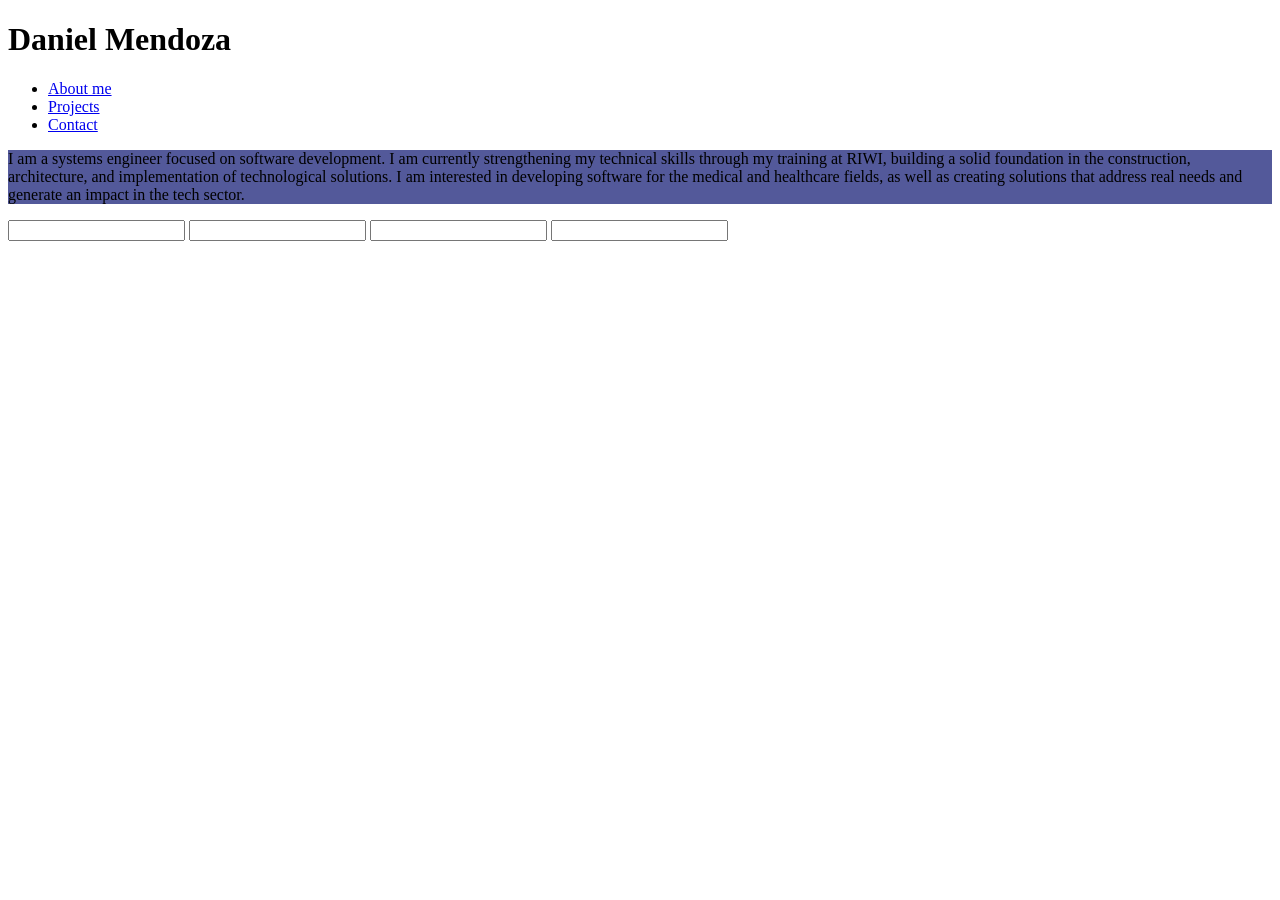
==== index.html @ 7bcb2c06 "Create the structure of the index.html page" ====
<!DOCTYPE html>
<html lang="en">

<head>
    <meta charset="UTF-8">
    <meta name="viewport" content="width=device-width, initial-scale=1.0">
    <title>Document</title>
    <link rel="stylesheet" href="./css/index.css">
</head>

<body>
    <header>
        <h1>Daniel Mendoza</h1>
        <nav>
            <ul>
                <li><a href="#About">About me</a></li>
                <li><a href="#Projects">Projects</a></li>
                <li><a href="#Contact">Contact</a></li>
            </ul>
        </nav>
    </header>
    <section id="About">
        <p>I am a systems engineer focused on software development.
            I am currently strengthening my technical skills through my training at RIWI, building a solid foundation in
            the construction, architecture, and implementation of technological solutions.
            I am interested in developing software for the medical and healthcare fields, as well as creating solutions
            that address real needs and generate an impact in the tech sector.</p>
    </section>
    <section id="Projects"></section>
    <section id="Contact">
        <form action="">
            <label for="Name"></label>
            <input type="text" id="Name">
            <label for="Last_Name"></label>
            <input type="text" id="Last_Name">
            <label for="Email"></label>
            <input type="text" id="Email">
            <label for="Phone_Number"></label>
            <input type="text" id="Phone_Number">
        </form>
    </section>
</body>

</html>
---- css/index.css ----
#About {
    background-color: #53599A;
}
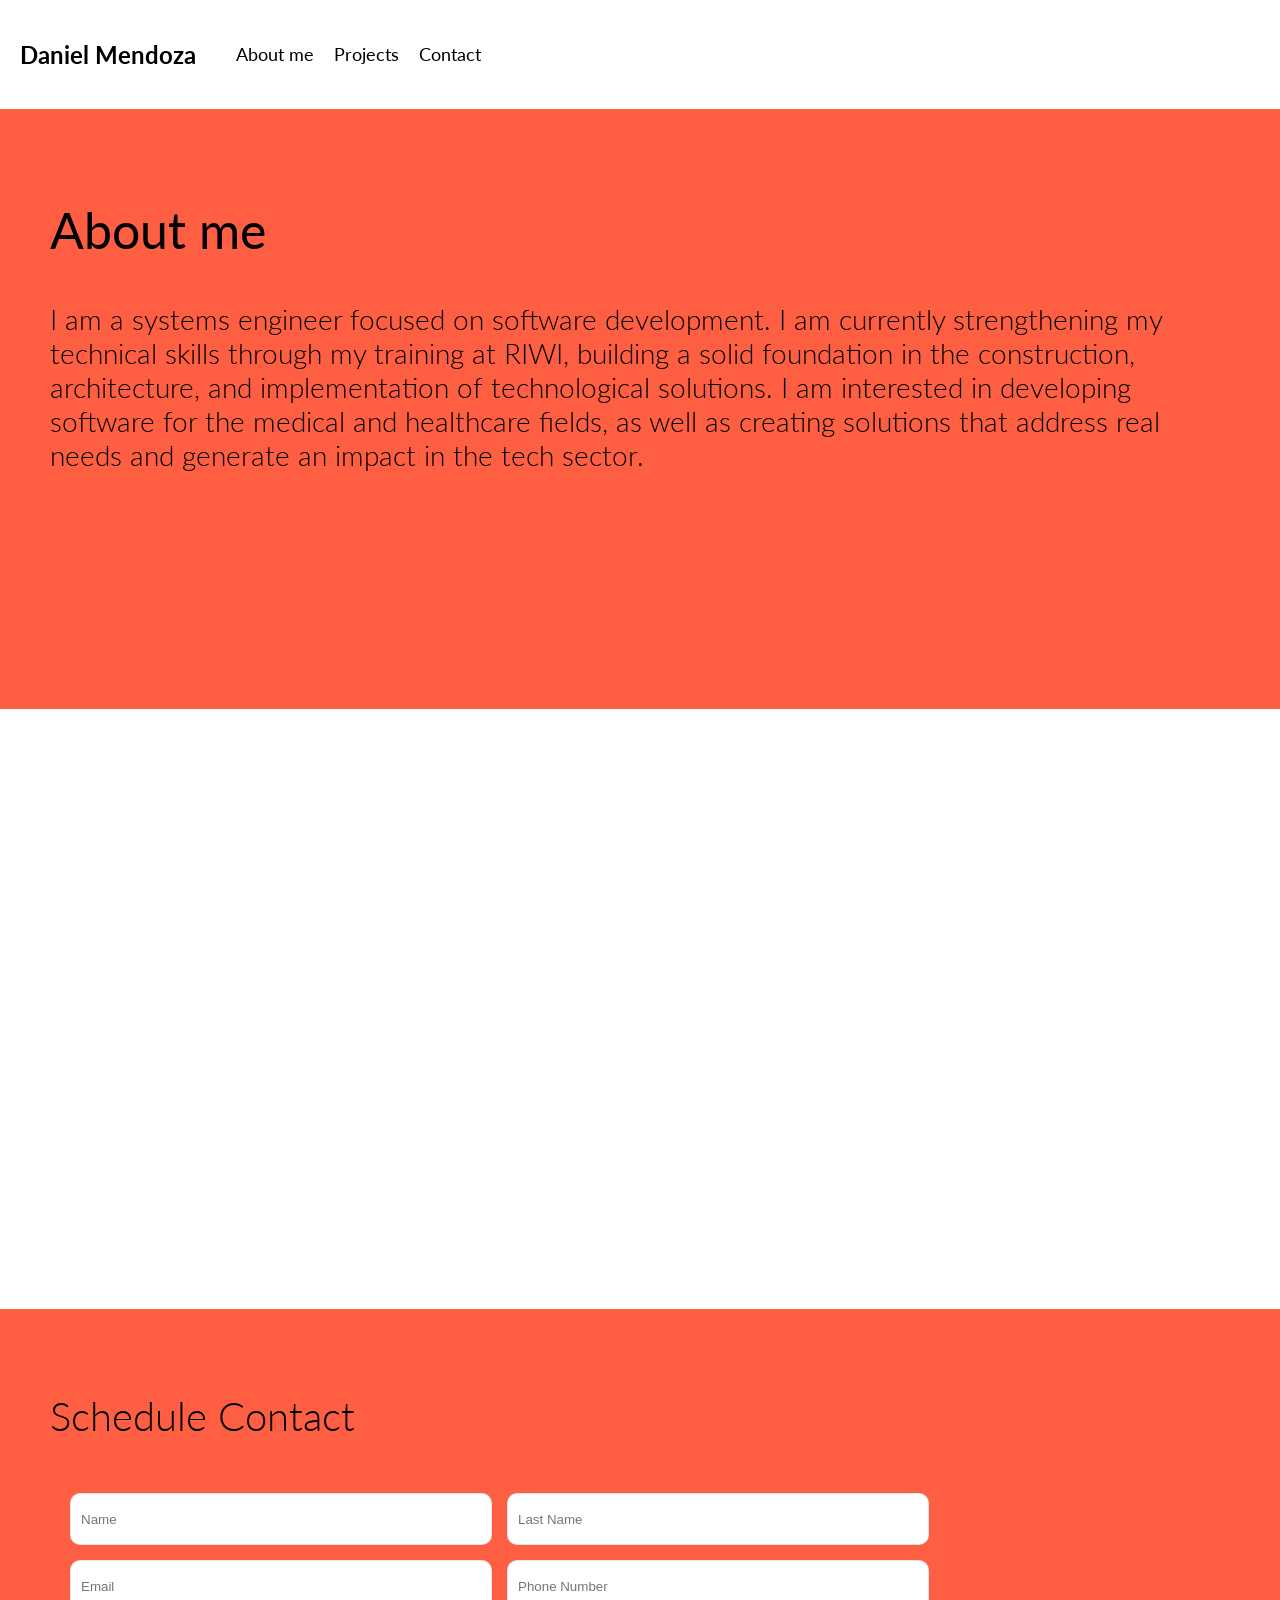
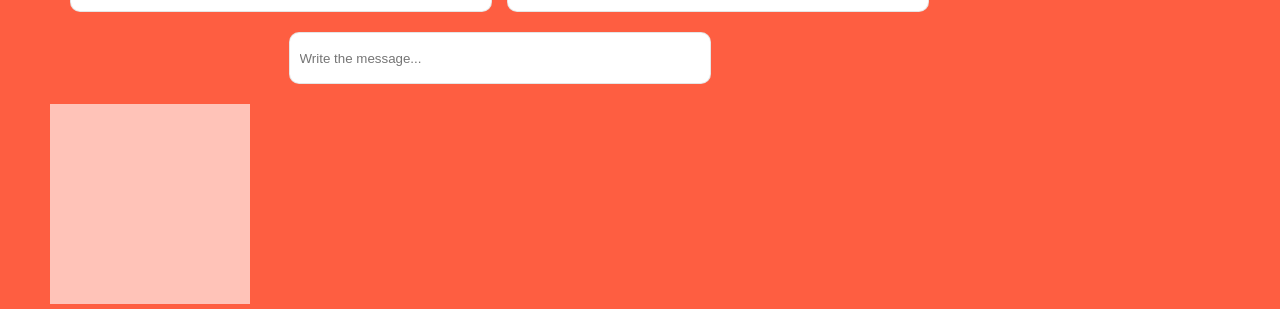
==== commit 100eaf73: "changes in css and index file" ====
--- a/index.html
+++ b/index.html
@@ -6,13 +6,18 @@
     <meta name="viewport" content="width=device-width, initial-scale=1.0">
     <title>Document</title>
     <link rel="stylesheet" href="./css/index.css">
+    <link rel="preconnect" href="https://fonts.googleapis.com">
+    <link rel="preconnect" href="https://fonts.gstatic.com" crossorigin>
+    <link
+        href="https://fonts.googleapis.com/css2?family=Lato:ital,wght@0,100;0,300;0,400;0,700;0,900;1,100;1,300;1,400;1,700;1,900&display=swap"
+        rel="stylesheet">
 </head>
 
 <body>
     <header>
-        <h1>Daniel Mendoza</h1>
-        <nav>
-            <ul>
+        <nav class="Navegation">
+            <h2>Daniel Mendoza</h2>
+            <ul class="menu">
                 <li><a href="#About">About me</a></li>
                 <li><a href="#Projects">Projects</a></li>
                 <li><a href="#Contact">Contact</a></li>
@@ -20,24 +25,35 @@
         </nav>
     </header>
     <section id="About">
-        <p>I am a systems engineer focused on software development.
-            I am currently strengthening my technical skills through my training at RIWI, building a solid foundation in
-            the construction, architecture, and implementation of technological solutions.
-            I am interested in developing software for the medical and healthcare fields, as well as creating solutions
-            that address real needs and generate an impact in the tech sector.</p>
+        <div>
+            <h2>About me</h2>
+            <p>I am a systems engineer focused on software development.
+                I am currently strengthening my technical skills through my training at RIWI, building a solid
+                foundation in
+                the construction, architecture, and implementation of technological solutions.
+                I am interested in developing software for the medical and healthcare fields, as well as creating
+                solutions
+                that address real needs and generate an impact in the tech sector.</p>
+        </div>
+
     </section>
     <section id="Projects"></section>
     <section id="Contact">
-        <form action="">
-            <label for="Name"></label>
-            <input type="text" id="Name">
-            <label for="Last_Name"></label>
-            <input type="text" id="Last_Name">
-            <label for="Email"></label>
-            <input type="text" id="Email">
-            <label for="Phone_Number"></label>
-            <input type="text" id="Phone_Number">
-        </form>
+        <h2>Schedule Contact</h2>
+        <div class="form-box">
+            <form action="" class="contact_form">
+                <div>
+                    <input type="text" id="Name" placeholder="Name">
+                    <input type="text" id="Last_Name" , placeholder="Last Name">
+                    <input type="email" id="Email" placeholder="Email">
+                    <input type="number" id="Phone_Number" placeholder="Phone Number">
+                </div>
+                    <input type="text" placeholder="Write the message...">
+            </form>
+        </div>
+        <div class="my-data">
+
+        </div>
     </section>
 </body>
 
--- a/css/index.css
+++ b/css/index.css
@@ -1,3 +1,116 @@
-#About {
-    background-color: #53599A;
+body {
+    font-family: "Lato", sans-serif;
+    margin: 0;
+}
+
+a {
+    text-decoration: none;
+    color: inherit;
+}
+
+.Navegation {
+    margin: 20px
+}
+
+.Navegation {
+    display: flex;
+    align-items: center;
+    justify-content: space-between;
+
+}
+
+.menu {
+    display: flex;
+    list-style: none;
+    gap: 20px;
+    align-items: center;
+}
+
+.menu li a {
+    position: relative;
+    display: inline-block;
+    font-size: 18px;
+}
+
+
+.menu li a::after {
+    content: '';
+    position: absolute;
+    width: 0;
+    height: 2px;
+    background: linear-gradient(to left, #FFC3B8, #D02001);
+    left: 0;
+    bottom: -5px;
+    transition: width 0.3s ease;
+}
+
+.Navegation li a:hover::after {
+    width: 100%;
+}
+
+header {
+    display: flex;
+    justify-content: space-between;
+}
+
+
+#About,
+#Contact,
+#Projects {
+    padding: 50px;
+    height: 500px;
+    justify-content: center
+}
+
+#About,
+#Contact {
+    background-color: #FE5E41;
+}
+
+#About h2{
+    font-size: 50px;
+    font-weight: 400;
+}
+
+#About p {
+    margin: 0;
+    font-size: 28px;
+    font-weight: 300;
+}
+
+.form-box {
+    width: 500px;
+    padding: 20px;
+}
+
+.contact_form{
+   display: grid;
+   gap: 20px;
+   justify-items: center;
+}
+
+.contact_form input {
+    border: 1px solid rgba(0, 0, 0, 0.1);
+    border-radius: 10px;
+    height: 30px;
+    width: 400px;
+    padding: 10px;
+
+}
+
+.contact_form div {
+    display: grid;
+    grid-template-columns: 1fr 1fr;
+    gap:15px
+}
+
+#Contact h2 {
+    font-weight: 300;
+    font-size: 40px;
+}
+
+.my-data {
+    height: 200px;
+    width: 200px;
+    background-color: #FFC3B8;
 }
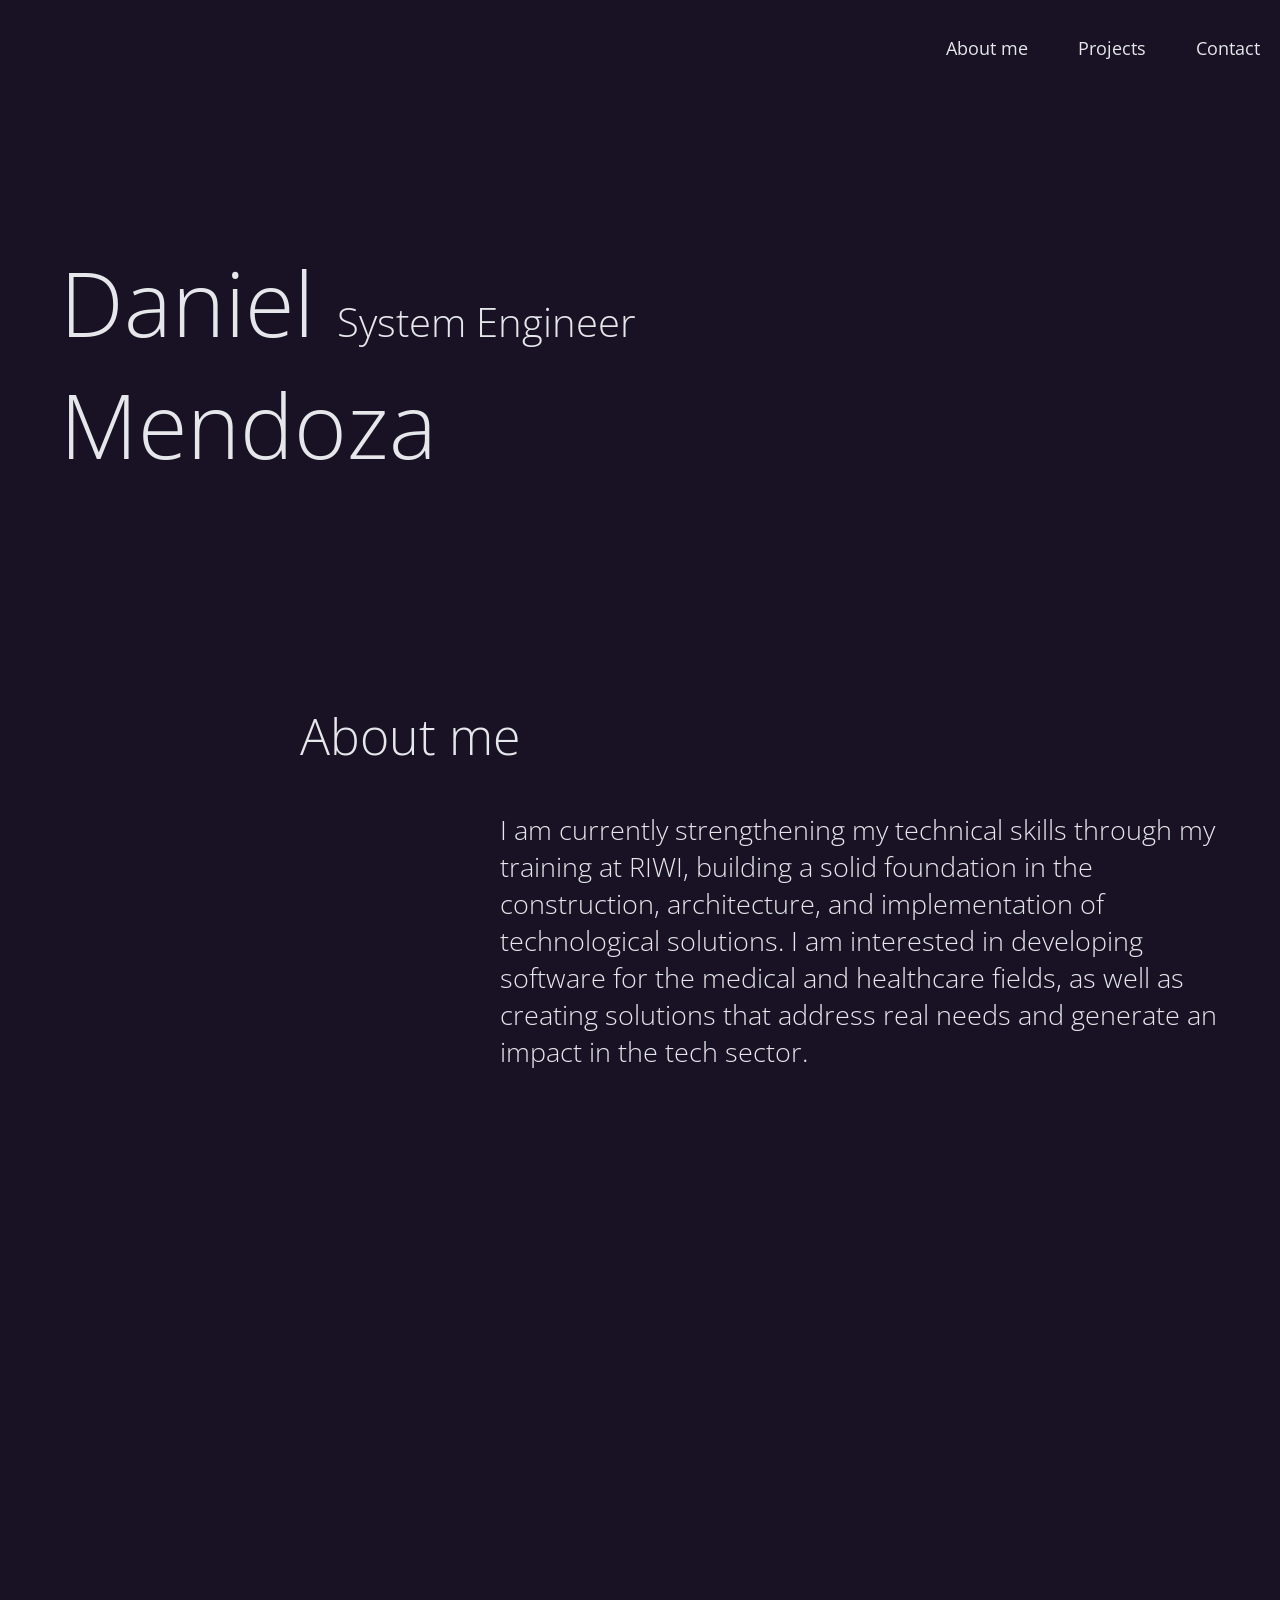
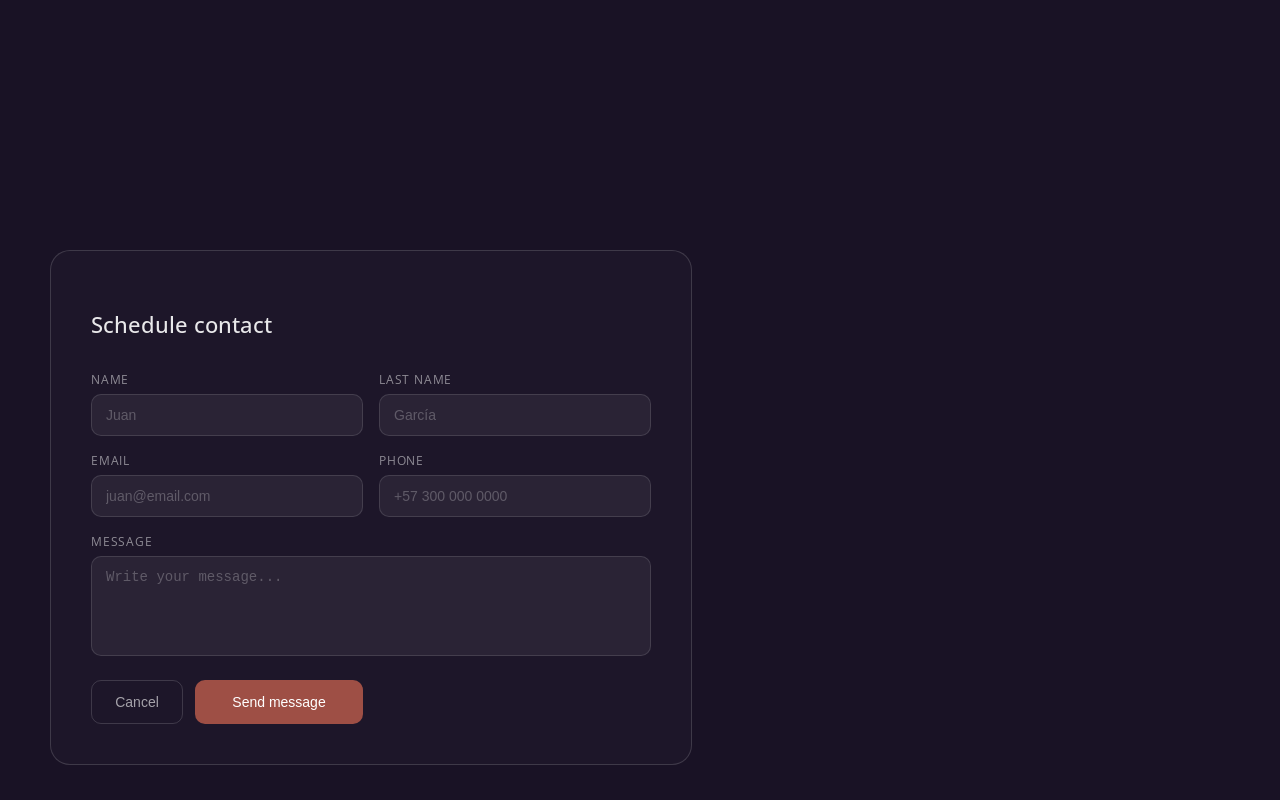
==== commit b3e46bc8: "Implement styling for the main and contact sections" ====
--- a/index.html
+++ b/index.html
@@ -8,27 +8,25 @@
     <link rel="stylesheet" href="./css/index.css">
     <link rel="preconnect" href="https://fonts.googleapis.com">
     <link rel="preconnect" href="https://fonts.gstatic.com" crossorigin>
-    <link
-        href="https://fonts.googleapis.com/css2?family=Lato:ital,wght@0,100;0,300;0,400;0,700;0,900;1,100;1,300;1,400;1,700;1,900&display=swap"
+    <link href="https://fonts.googleapis.com/css2?family=Open+Sans:ital,wght@0,300..800;1,300..800&display=swap"
         rel="stylesheet">
 </head>
 
 <body>
     <header>
-        <nav class="Navegation">
-            <h2>Daniel Mendoza</h2>
+        <nav>
             <ul class="menu">
                 <li><a href="#About">About me</a></li>
                 <li><a href="#Projects">Projects</a></li>
                 <li><a href="#Contact">Contact</a></li>
             </ul>
         </nav>
+        <h1>Daniel <span>System Engineer</span> <br>Mendoza</h1>
     </header>
     <section id="About">
         <div>
             <h2>About me</h2>
-            <p>I am a systems engineer focused on software development.
-                I am currently strengthening my technical skills through my training at RIWI, building a solid
+            <p> I am currently strengthening my technical skills through my training at RIWI, building a solid
                 foundation in
                 the construction, architecture, and implementation of technological solutions.
                 I am interested in developing software for the medical and healthcare fields, as well as creating
@@ -39,21 +37,37 @@
     </section>
     <section id="Projects"></section>
     <section id="Contact">
-        <h2>Schedule Contact</h2>
-        <div class="form-box">
-            <form action="" class="contact_form">
-                <div>
-                    <input type="text" id="Name" placeholder="Name">
-                    <input type="text" id="Last_Name" , placeholder="Last Name">
-                    <input type="email" id="Email" placeholder="Email">
-                    <input type="number" id="Phone_Number" placeholder="Phone Number">
+
+        <div class="glass-card">
+            <h2>Schedule contact</h2>
+            <form class="form-grid" action="">
+                <div class="field">
+                    <label>Name</label>
+                    <input type="text" placeholder="Juan" />
                 </div>
-                    <input type="text" placeholder="Write the message...">
+                <div class="field">
+                    <label>Last name</label>
+                    <input type="text" placeholder="García" />
+                </div>
+                <div class="field">
+                    <label>Email</label>
+                    <input type="email" placeholder="juan@email.com" />
+                </div>
+                <div class="field">
+                    <label>Phone</label>
+                    <input type="tel" placeholder="+57 300 000 0000" />
+                </div>
+                <div class="field full">
+                    <label>Message</label>
+                    <textarea placeholder="Write your message..."></textarea>
+                </div>
+                <div class="form-actions full">
+                    <button type="button" class="btn-cancel">Cancel</button>
+                    <button type="submit" class="btn-reserve">Send message</button>
+                </div>
             </form>
         </div>
-        <div class="my-data">
 
-        </div>
     </section>
 </body>
 
--- a/css/index.css
+++ b/css/index.css
@@ -1,28 +1,46 @@
 body {
-    font-family: "Lato", sans-serif;
+    font-family: "Open Sans", sans-serif;
     margin: 0;
+    background-color: #191225;
 }
 
 a {
     text-decoration: none;
-    color: inherit;
-}
-
-.Navegation {
+}
+
+/*header designs*/
+
+header {
+    display: flex;
+    flex-direction: column;
+    height: 600px;
+}
+
+header h1 {
+    font-size: 90px;
+    font-weight: 300;
+    width: 600px;
+    color: #E5E7EB;
+    transform: translate(10%, 35%);
+}
+
+header h1 span {
+    font-size:40px ;
+}
+
+
+nav {
+    display: flex;
+    align-items: center;
+    justify-content: end;
     margin: 20px
-}
-
-.Navegation {
-    display: flex;
-    align-items: center;
-    justify-content: space-between;
 
 }
 
 .menu {
     display: flex;
     list-style: none;
-    gap: 20px;
+    gap: 50px;
     align-items: center;
 }
 
@@ -30,6 +48,7 @@
     position: relative;
     display: inline-block;
     font-size: 18px;
+    color: #E5E7EB
 }
 
 
@@ -38,21 +57,15 @@
     position: absolute;
     width: 0;
     height: 2px;
-    background: linear-gradient(to left, #FFC3B8, #D02001);
+    background: #3B82F6;
     left: 0;
     bottom: -5px;
     transition: width 0.3s ease;
 }
 
-.Navegation li a:hover::after {
+Nav li a:hover::after {
     width: 100%;
 }
-
-header {
-    display: flex;
-    justify-content: space-between;
-}
-
 
 #About,
 #Contact,
@@ -62,55 +75,133 @@
     justify-content: center
 }
 
-#About,
-#Contact {
-    background-color: #FE5E41;
-}
 
 #About h2{
+    color:#E5E7EB;
     font-size: 50px;
-    font-weight: 400;
+    font-weight: 300;
+    width: 250px;
+    transform: translate(250px, 10px);
 }
 
 #About p {
     margin: 0;
-    font-size: 28px;
+    color: #E5E7EB;
+    font-size: 27px;
     font-weight: 300;
-}
-
-.form-box {
-    width: 500px;
-    padding: 20px;
-}
-
-.contact_form{
-   display: grid;
-   gap: 20px;
-   justify-items: center;
-}
-
-.contact_form input {
-    border: 1px solid rgba(0, 0, 0, 0.1);
-    border-radius: 10px;
-    height: 30px;
-    width: 400px;
-    padding: 10px;
-
-}
-
-.contact_form div {
+    width: 720px;
+    transform: translate(450px, 10px);
+    left: 60px;
+}
+
+
+/*Contact section designs  background: linear-gradient(135deg, #1a1a2e 0%, #2d1b1b 50%, #1a1a2e 100%);*/
+
+.glass-card {
+    background: rgba(255, 255, 255, 0.02);
+    border: 1px solid rgba(255, 255, 255, 0.15);
+    border-radius: 20px;
+    padding: 2.5rem;
+    width: 100%;
+    max-width: 560px;
+   
+}
+
+.glass-card h2 {
+    color: rgba(255, 255, 255, 0.9);
+    font-size: 22px;
+    font-weight: 500;
+    margin-bottom: 2rem;
+}
+
+.form-grid {
     display: grid;
     grid-template-columns: 1fr 1fr;
-    gap:15px
-}
-
-#Contact h2 {
-    font-weight: 300;
-    font-size: 40px;
-}
-
-.my-data {
-    height: 200px;
-    width: 200px;
-    background-color: #FFC3B8;
+    gap: 1rem;
+}
+
+.field {
+    display: flex;
+    flex-direction: column;
+    gap: 6px;
+}
+
+.field.full {
+    grid-column: 1 / -1;
+}
+
+.field label {
+    font-size: 12px;
+    color: rgba(255, 255, 255, 0.5);
+    text-transform: uppercase;
+    letter-spacing: 0.8px;
+}
+
+.field input,
+.field textarea {
+    background: rgba(255, 255, 255, 0.06);
+    border: 1px solid rgba(255, 255, 255, 0.12);
+    border-radius: 10px;
+    padding: 12px 14px;
+    color: rgba(255, 255, 255, 0.9);
+    font-size: 14px;
+    outline: none;
+    transition: border-color 0.2s, background 0.2s;
+    width: 100%;
+    box-sizing: border-box;
+}
+
+.field input::placeholder,
+.field textarea::placeholder {
+    color: rgba(255, 255, 255, 0.25);
+}
+
+.field input:focus,
+.field textarea:focus {
+    border-color: rgba(181, 90, 75, 0.7);
+    background: rgba(255, 255, 255, 0.1);
+}
+
+.field textarea {
+    resize: none;
+    height: 100px;
+}
+
+.form-actions {
+    display: flex;
+    gap: 0.75rem;
+    margin-top: 0.5rem;
+}
+
+.btn-cancel {
+    flex: 1;
+    height: 44px;
+    border-radius: 10px;
+    border: 1px solid rgba(255, 255, 255, 0.15);
+    background: transparent;
+    color: rgba(255, 255, 255, 0.6);
+    font-size: 14px;
+    cursor: pointer;
+    transition: background 0.2s;
+}
+
+.btn-cancel:hover {
+    background: rgba(255, 255, 255, 0.07);
+}
+
+.btn-reserve {
+    flex: 2;
+    height: 44px;
+    border-radius: 10px;
+    border: none;
+    background: rgba(181, 90, 75, 0.85);
+    color: white;
+    font-size: 14px;
+    font-weight: 500;
+    cursor: pointer;
+    transition: background 0.2s;
+}
+
+.btn-reserve:hover {
+    background: rgba(181, 90, 75, 1);
 }
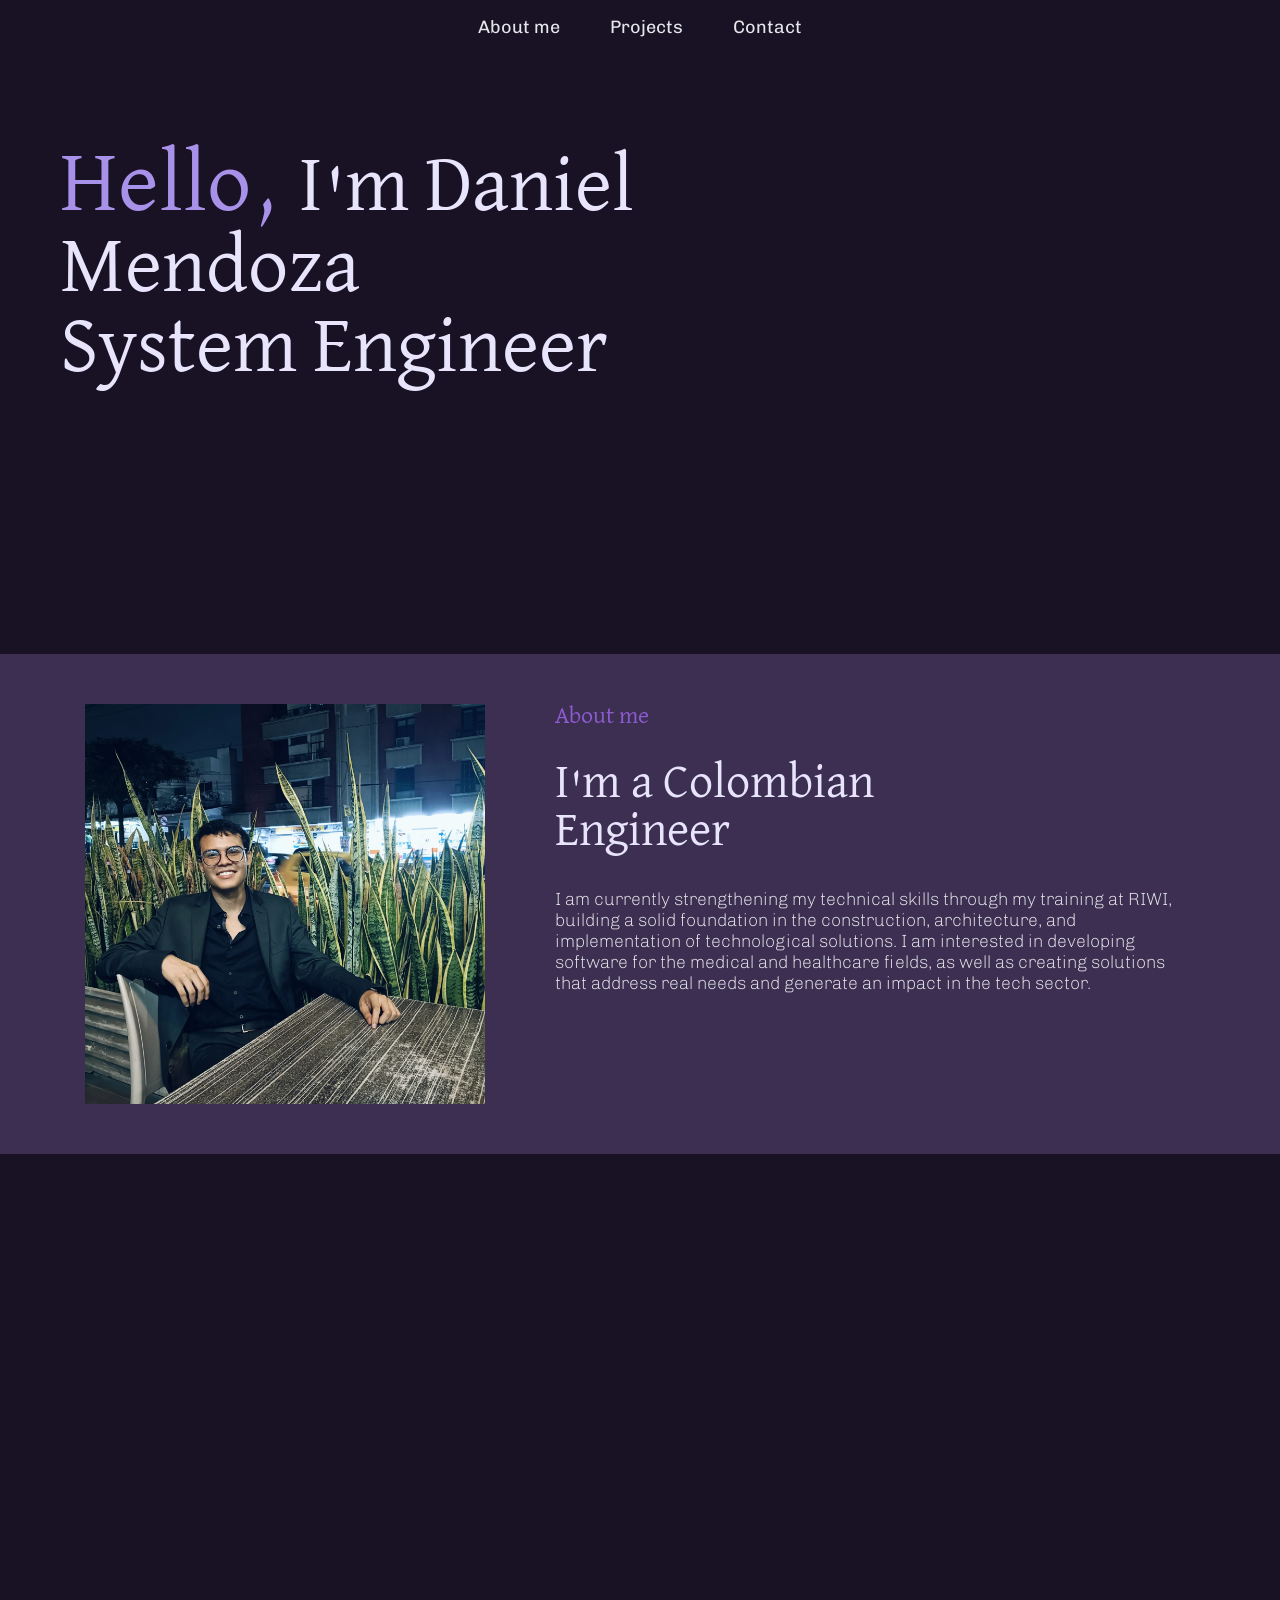
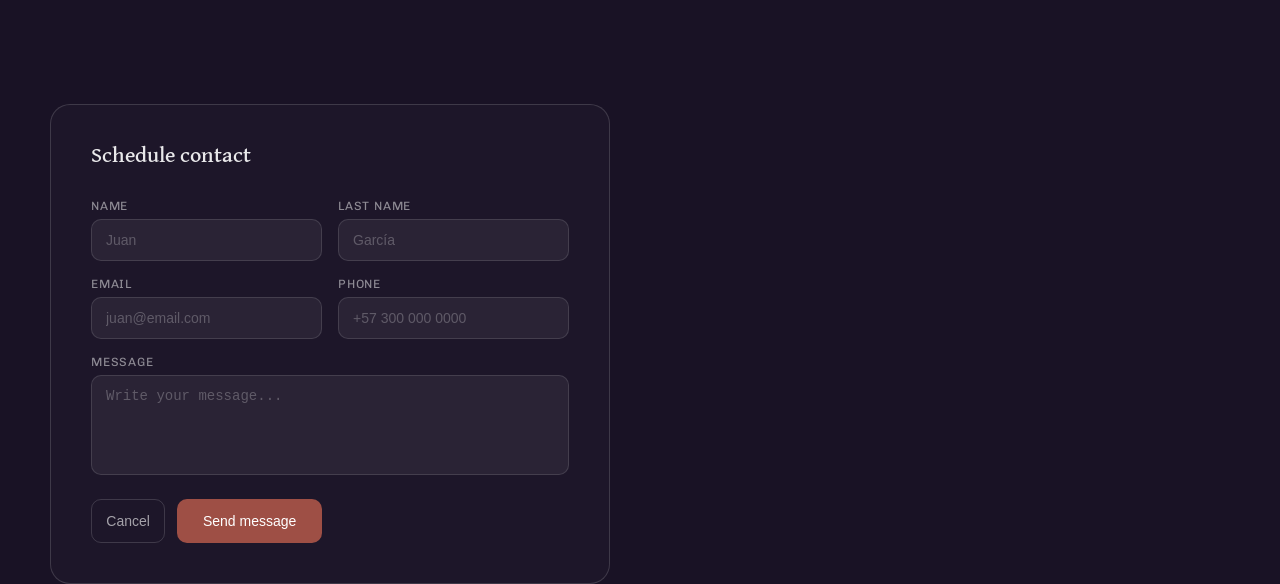
==== commit 0228f44c: "channges in the index file structure" ====
--- a/index.html
+++ b/index.html
@@ -8,7 +8,8 @@
     <link rel="stylesheet" href="./css/index.css">
     <link rel="preconnect" href="https://fonts.googleapis.com">
     <link rel="preconnect" href="https://fonts.gstatic.com" crossorigin>
-    <link href="https://fonts.googleapis.com/css2?family=Open+Sans:ital,wght@0,300..800;1,300..800&display=swap"
+    <link
+        href="https://fonts.googleapis.com/css2?family=David+Libre:wght@400;600;700&family=Chivo:wght@400;600;700&display=swap"
         rel="stylesheet">
 </head>
 
@@ -21,11 +22,15 @@
                 <li><a href="#Contact">Contact</a></li>
             </ul>
         </nav>
-        <h1>Daniel <span>System Engineer</span> <br>Mendoza</h1>
     </header>
+    <section class="main-section">
+         <h1><span>Hello,</span> I'm Daniel Mendoza<br>System Engineer</h1>
+    </section>
     <section id="About">
+        <img src="./assets/yo.jpeg" alt="">
         <div>
-            <h2>About me</h2>
+            <h3>About me</h3>
+            <h2>I'm a Colombian Engineer</h2>
             <p> I am currently strengthening my technical skills through my training at RIWI, building a solid
                 foundation in
                 the construction, architecture, and implementation of technological solutions.
--- a/css/index.css
+++ b/css/index.css
@@ -1,40 +1,69 @@
+:root {
+    --font-heading: 'David Libre', ui-serif, Georgia, serif;
+    --font-body: 'Chivo', system-ui, -apple-system, sans-serif;
+
+    --background: #191225;
+    --secondBackground:#3d2f52;
+    --secondColor: #a891e8;
+    --thirdColor: #e7e4fb;
+    --fourthColor: #8c5bd0;
+
+}
+
+*,
+*::before,
+*::after {
+    box-sizing: border-box;
+    margin: 0;
+    padding: 0;
+}
+
+h1,
+h2,
+h3 {
+    font-family: var(--font-heading);
+    color: var(--thirdColor);
+}
+
+html {
+    scroll-behavior: smooth;
+}
+
+
 body {
-    font-family: "Open Sans", sans-serif;
-    margin: 0;
-    background-color: #191225;
+    font-family: var(--font-body);
+    background-color: var(--background);
 }
 
 a {
     text-decoration: none;
 }
 
+
 /*header designs*/
 
-header {
-    display: flex;
-    flex-direction: column;
-    height: 600px;
-}
-
-header h1 {
-    font-size: 90px;
+.main-section {
+    height: 37.5rem;
+}
+
+.main-section h1 {
+    font-size: 5rem;
     font-weight: 300;
     width: 600px;
-    color: #E5E7EB;
     transform: translate(10%, 35%);
 }
 
-header h1 span {
-    font-size:40px ;
+h1 span {
+    font-size: 5.5rem;
+    color: #a891e8;
 }
 
 
 nav {
     display: flex;
     align-items: center;
-    justify-content: end;
-    margin: 20px
-
+    justify-content: center;
+    padding: 1rem;
 }
 
 .menu {
@@ -75,23 +104,32 @@
     justify-content: center
 }
 
-
-#About h2{
-    color:#E5E7EB;
-    font-size: 50px;
+#About {
+    background-color: var(--secondBackground);
+    display: flex;
+    justify-content: space-around;
+}
+
+#About h3 {
+    color: var(--fourthColor);
+    font-size: 1.5rem;
     font-weight: 300;
-    width: 250px;
-    transform: translate(250px, 10px);
+    width: 15rem;
+    margin-bottom: 2rem;
+}
+
+#About h2 {
+    font-size: 3rem;
+    font-weight: 300;
+    width: 20rem;
+    margin-bottom: 2rem;
 }
 
 #About p {
-    margin: 0;
     color: #E5E7EB;
-    font-size: 27px;
-    font-weight: 300;
-    width: 720px;
-    transform: translate(450px, 10px);
-    left: 60px;
+    font-size: 1.1rem;
+    font-weight: 100;
+    width: 40rem;
 }
 
 
@@ -104,7 +142,7 @@
     padding: 2.5rem;
     width: 100%;
     max-width: 560px;
-   
+
 }
 
 .glass-card h2 {
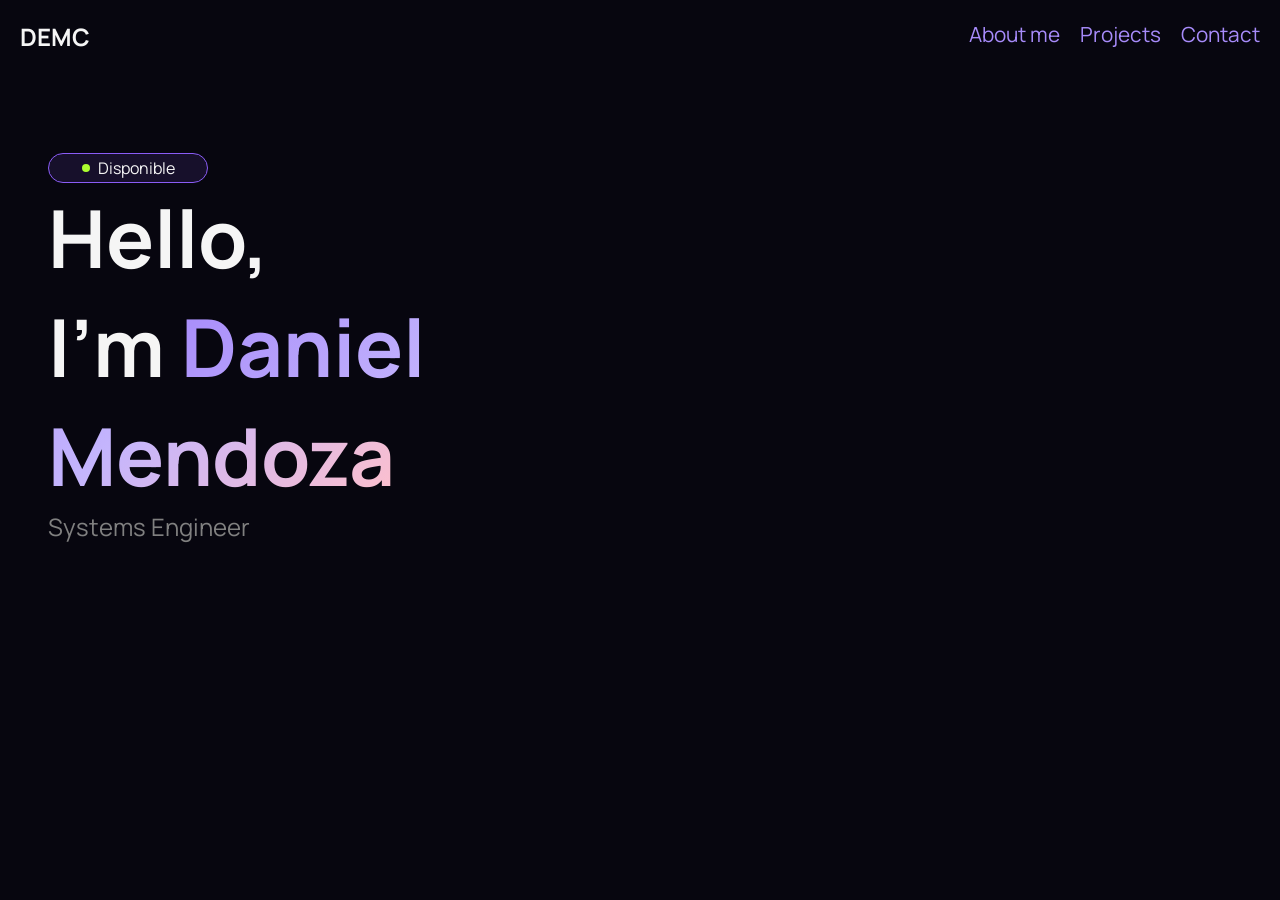
==== commit e7cdcd58: "refactor: update index and restructure assets directory" ====
--- a/index.html
+++ b/index.html
@@ -5,16 +5,15 @@
     <meta charset="UTF-8">
     <meta name="viewport" content="width=device-width, initial-scale=1.0">
     <title>Document</title>
-    <link rel="stylesheet" href="./css/index.css">
+    <link rel="stylesheet" href="./assets/css/style.css">
     <link rel="preconnect" href="https://fonts.googleapis.com">
     <link rel="preconnect" href="https://fonts.gstatic.com" crossorigin>
-    <link
-        href="https://fonts.googleapis.com/css2?family=David+Libre:wght@400;600;700&family=Chivo:wght@400;600;700&display=swap"
-        rel="stylesheet">
+    <link href="https://fonts.googleapis.com/css2?family=Manrope:wght@200..800&display=swap" rel="stylesheet">
 </head>
 
 <body>
     <header>
+        <h2>DEMC</h2>
         <nav>
             <ul class="menu">
                 <li><a href="#About">About me</a></li>
@@ -24,56 +23,18 @@
         </nav>
     </header>
     <section class="main-section">
-         <h1><span>Hello,</span> I'm Daniel Mendoza<br>System Engineer</h1>
+        <div class="main-section--info">
+            <div class="availability-tag"><span>Disponible</span></div>
+            <h1>Hello,<br>I'm <span>Daniel Mendoza</span><br></h1>
+            <p>Systems Engineer</p>
+            <p></p>
+        </div>
+        
     </section>
-    <section id="About">
-        <img src="./assets/yo.jpeg" alt="">
-        <div>
-            <h3>About me</h3>
-            <h2>I'm a Colombian Engineer</h2>
-            <p> I am currently strengthening my technical skills through my training at RIWI, building a solid
-                foundation in
-                the construction, architecture, and implementation of technological solutions.
-                I am interested in developing software for the medical and healthcare fields, as well as creating
-                solutions
-                that address real needs and generate an impact in the tech sector.</p>
-        </div>
+    <section>
 
     </section>
-    <section id="Projects"></section>
-    <section id="Contact">
 
-        <div class="glass-card">
-            <h2>Schedule contact</h2>
-            <form class="form-grid" action="">
-                <div class="field">
-                    <label>Name</label>
-                    <input type="text" placeholder="Juan" />
-                </div>
-                <div class="field">
-                    <label>Last name</label>
-                    <input type="text" placeholder="García" />
-                </div>
-                <div class="field">
-                    <label>Email</label>
-                    <input type="email" placeholder="juan@email.com" />
-                </div>
-                <div class="field">
-                    <label>Phone</label>
-                    <input type="tel" placeholder="+57 300 000 0000" />
-                </div>
-                <div class="field full">
-                    <label>Message</label>
-                    <textarea placeholder="Write your message..."></textarea>
-                </div>
-                <div class="form-actions full">
-                    <button type="button" class="btn-cancel">Cancel</button>
-                    <button type="submit" class="btn-reserve">Send message</button>
-                </div>
-            </form>
-        </div>
-
-    </section>
 </body>
 
 </html>
--- a/assets/css/style.css
+++ b/assets/css/style.css
@@ -0,0 +1,120 @@
+* {
+  margin: 0;
+  padding: 0;
+  box-sizing: border-box;
+}
+
+:root {
+  --bg: #07060F;
+  --purple: #8A5CF6;
+  --purple2: #A78BFA;
+  --purple3: #C4B5FD;
+}
+
+body {
+  font-family: "Manrope", sans-serif;
+  background-color: var(--bg);
+}
+
+a {
+  text-decoration: none;
+}
+
+ul {
+  list-style: none;
+}
+
+header {
+  padding: 20px;
+  display: flex;
+  justify-content: space-between;
+}
+header h2 {
+  color: whitesmoke;
+}
+header .menu {
+  display: flex;
+  gap: 20px;
+  font-size: 1.3em;
+}
+header .menu li a {
+  color: var(--purple2);
+  transition: color 0.2s;
+  position: relative;
+}
+header .menu li a::after {
+  content: "";
+  position: absolute;
+  bottom: 3px;
+  left: 0;
+  right: 0;
+  height: 1px;
+  transform: scaleX(0);
+  transition: transform 0.25s ease;
+}
+header .menu li a:hover {
+  color: whitesmoke;
+}
+header .menu li a:hover::after {
+  transform: scaleX(1);
+}
+
+.main-section {
+  padding: 5rem 3rem;
+  display: flex;
+  flex-direction: row;
+  gap: 25px;
+}
+.main-section--info {
+  width: 60%;
+}
+.main-section--info h1 {
+  font-size: 5rem;
+  color: whitesmoke;
+}
+.main-section--info h1 span {
+  background: linear-gradient(135deg, var(--purple2), var(--purple3), pink);
+  background-clip: text;
+  -webkit-text-fill-color: transparent;
+  border: none;
+}
+.main-section--info p {
+  color: gray;
+  font-size: 1.5rem;
+}
+.main-section .availability-tag {
+  background: rgba(138, 92, 246, 0.12);
+  width: 10rem;
+  height: 30px;
+  display: inline-flex;
+  justify-content: center;
+  align-items: center;
+  border-radius: 2rem;
+  border: 0.5px solid var(--purple);
+  gap: 8px;
+}
+.main-section .availability-tag span {
+  color: whitesmoke;
+}
+.main-section .availability-tag::before {
+  content: "";
+  display: block;
+  width: 8px;
+  height: 8px;
+  border-radius: 50%;
+  background-color: greenyellow;
+}
+.main-section .img-container {
+  background-color: aliceblue;
+  width: 30%;
+  height: 25rem;
+  border-radius: 3rem;
+  overflow: hidden;
+}
+.main-section .img-container img {
+  width: 100%;
+  height: 100%;
+  object-fit: cover;
+}
+
+/*# sourceMappingURL=style.css.map */
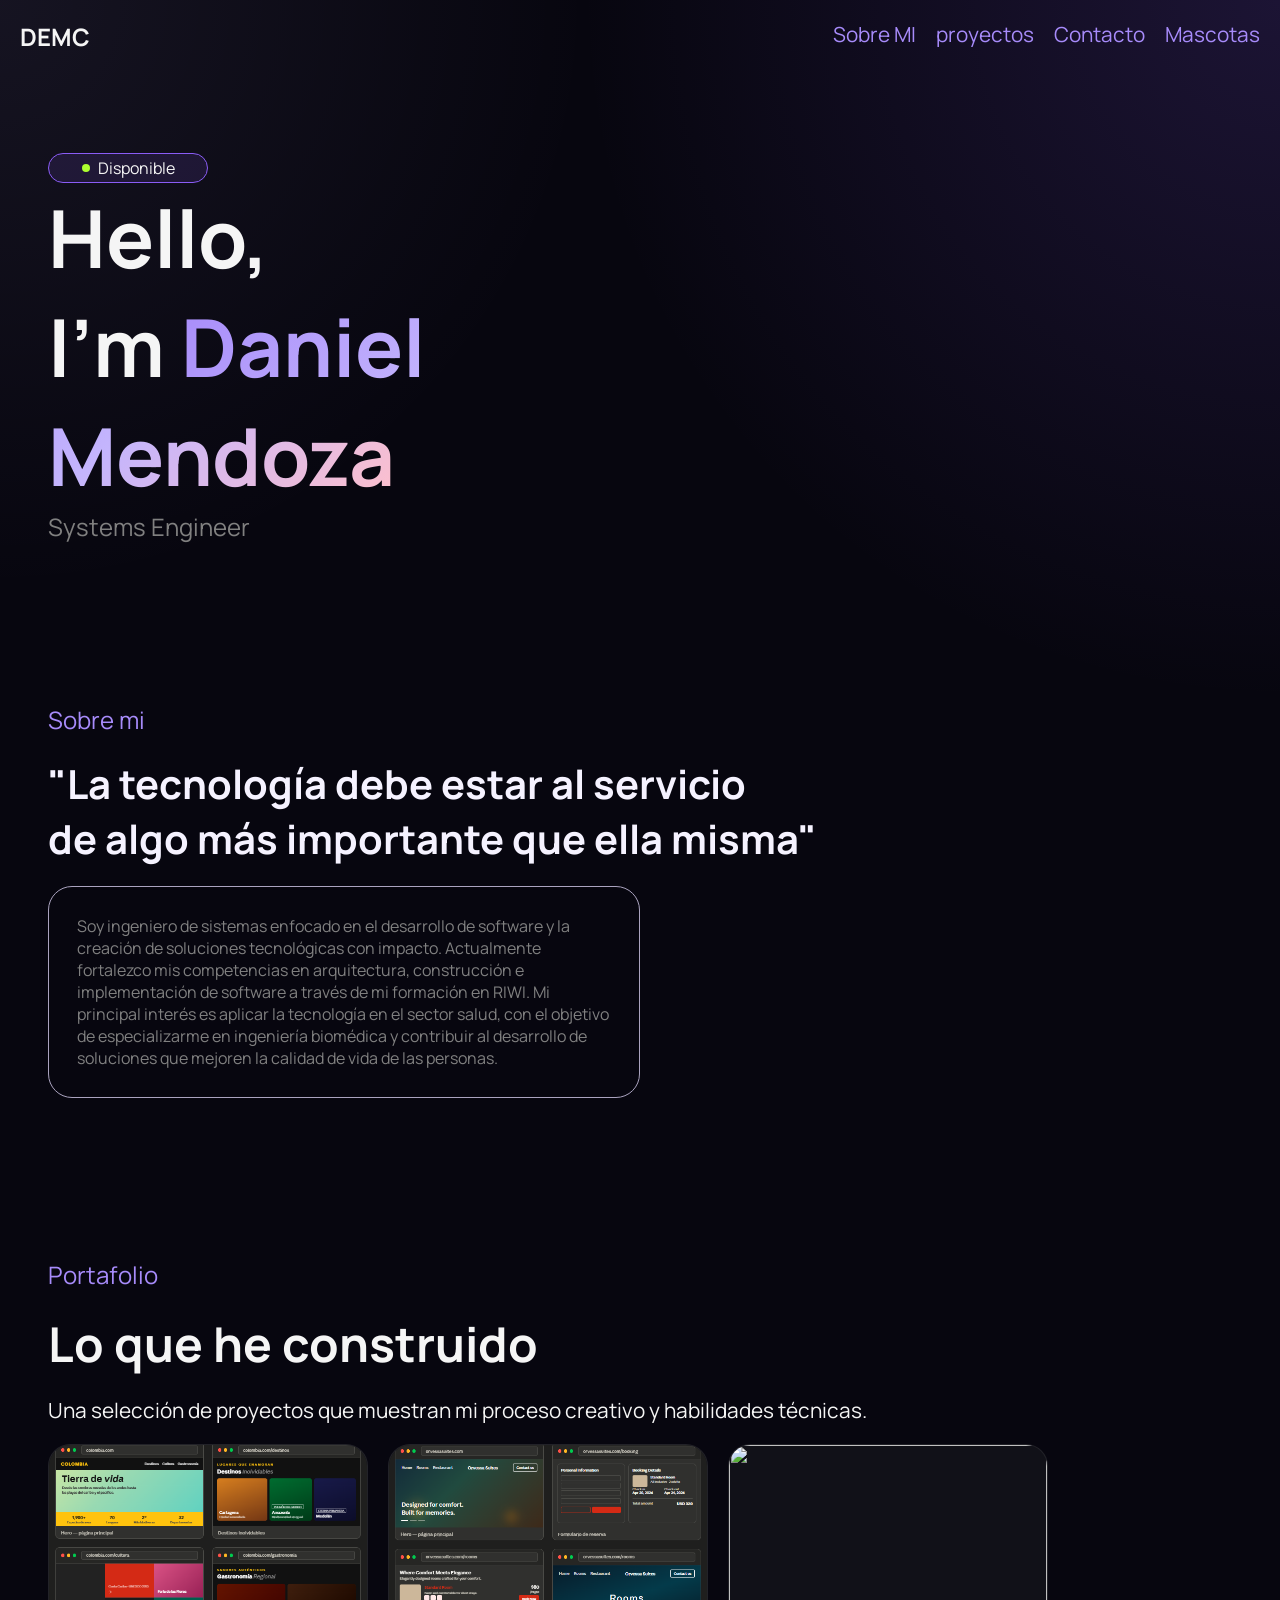
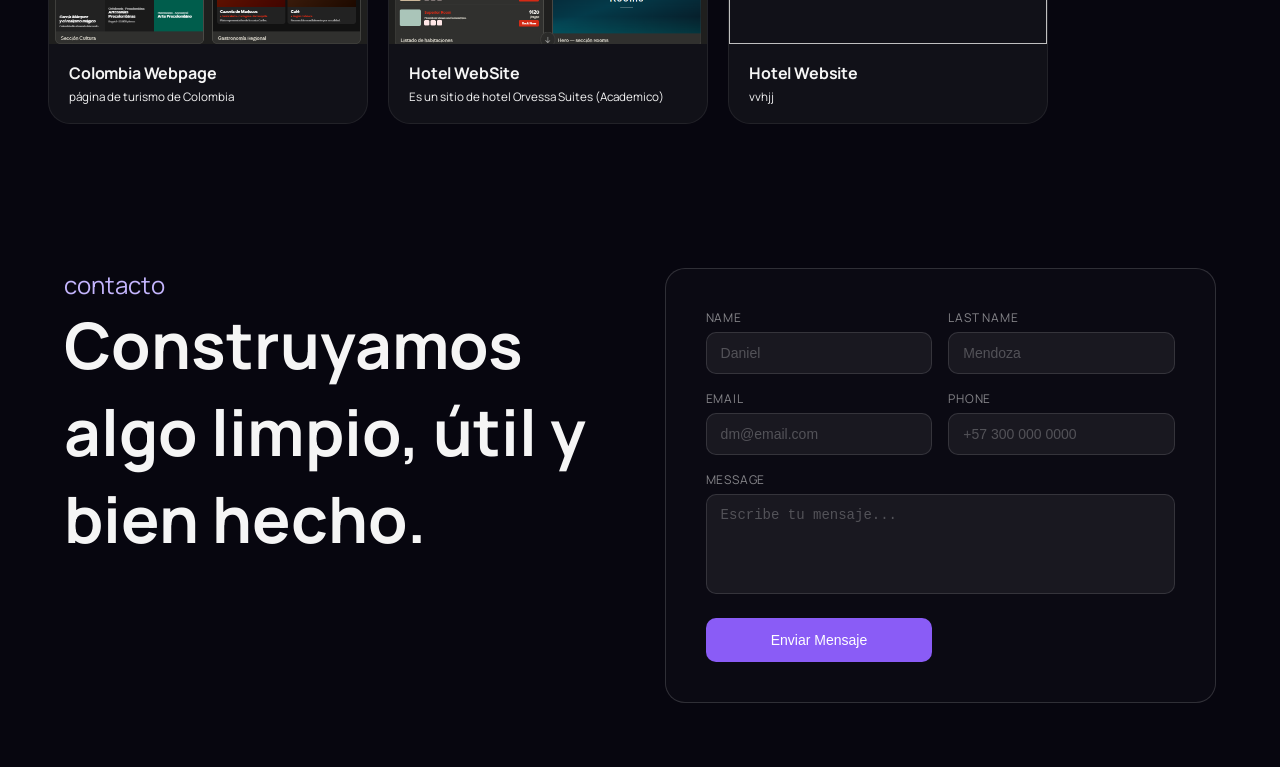
==== commit bf7426ea: "feat: implement pets gallery, styles and portfolio updates" ====
--- a/index.html
+++ b/index.html
@@ -16,9 +16,10 @@
         <h2>DEMC</h2>
         <nav>
             <ul class="menu">
-                <li><a href="#About">About me</a></li>
-                <li><a href="#Projects">Projects</a></li>
-                <li><a href="#Contact">Contact</a></li>
+                <li><a href="#About">Sobre MI</a></li>
+                <li><a href="#Projects">proyectos</a></li>
+                <li><a href="#Contact">Contacto</a></li>
+                <li><a href="./pets.html">Mascotas</a></li>
             </ul>
         </nav>
     </header>
@@ -29,12 +30,69 @@
             <p>Systems Engineer</p>
             <p></p>
         </div>
-        
     </section>
-    <section>
+    <section id="About" class="AboutMe">
+        <span>Sobre mi</span>
+        <h2>"La tecnología debe estar al servicio <br> de algo más importante que ella misma"</h2>
+        <div>
+            <article class="description">
+                <p>Soy ingeniero de sistemas enfocado en el desarrollo de software y la creación de soluciones
+                    tecnológicas
+                    con impacto. Actualmente fortalezco mis competencias en arquitectura, construcción e implementación
+                    de
+                    software a través de mi formación en RIWI.
 
+                    Mi principal interés es aplicar la tecnología en el sector salud, con el objetivo de especializarme
+                    en
+                    ingeniería biomédica y contribuir al desarrollo de soluciones que mejoren la calidad de vida de las
+                    personas.</p>
+            </article>
+            <article class="data">
+                <div></div>
+                <div></div>
+            </article>
+        </div>
     </section>
-
+    <section id="Projects" class="Projects">
+        <span>Portafolio</span>
+        <h2>Lo que he construido</h2>
+        <p>Una selección de proyectos que muestran mi proceso creativo y habilidades técnicas.</p>
+        <div class="grid" id="Projects-container"></div>
+    </section>
+    <section class="Contact" id="Contact">
+        <div class="Contact-tl">
+            <span>contacto</span>
+            <h2>Construyamos algo limpio, útil y bien hecho.</h2>
+        </div>
+        <div class="glass-card">
+            <form class="form-grid" action="">
+                <div class="field">
+                    <label>Name</label>
+                    <input type="text" placeholder="Daniel" />
+                </div>
+                <div class="field">
+                    <label>Last name</label>
+                    <input type="text" placeholder="Mendoza" />
+                </div>
+                <div class="field">
+                    <label>Email</label>
+                    <input type="email" placeholder="dm@email.com" />
+                </div>
+                <div class="field">
+                    <label>Phone</label>
+                    <input type="tel" placeholder="+57 300 000 0000" />
+                </div>
+                <div class="field full">
+                    <label>Message</label>
+                    <textarea placeholder="Escribe tu mensaje..."></textarea>
+                </div>
+                <div class="form-actions full">
+                    <button type="submit" class="btn-reserve">Enviar Mensaje</button>
+                </div>
+            </form>
+        </div>
+    </section>
+    <script src="./cards-ptf.js"></script>
 </body>
 
 </html>
--- a/assets/css/style.css
+++ b/assets/css/style.css
@@ -2,6 +2,10 @@
   margin: 0;
   padding: 0;
   box-sizing: border-box;
+}
+
+html {
+  scroll-behavior: smooth;
 }
 
 :root {
@@ -13,7 +17,7 @@
 
 body {
   font-family: "Manrope", sans-serif;
-  background-color: var(--bg);
+  background: radial-gradient(circle at top right, rgba(138, 92, 246, 0.16), transparent 26%), radial-gradient(circle at top left, rgba(196, 181, 253, 0.08), transparent 22%), var(--bg);
 }
 
 a {
@@ -117,4 +121,193 @@
   object-fit: cover;
 }
 
+.AboutMe {
+  padding: 5rem 3rem;
+  display: flex;
+  flex-direction: column;
+  gap: 20px;
+}
+.AboutMe span {
+  color: var(--purple2);
+  font-size: 1.5rem;
+}
+.AboutMe h2 {
+  color: #f5f2ff;
+  font-size: 2.5rem;
+  text-transform: inherit;
+}
+.AboutMe p {
+  color: gray;
+  font-size: 1rem;
+}
+.AboutMe .description {
+  padding: 28px;
+  width: 50%;
+  border: 0.5px solid #aaa3bf;
+  border-radius: 24px;
+}
+
+.Projects {
+  padding: 5rem 3rem;
+  display: flex;
+  flex-direction: column;
+  gap: 20px;
+}
+.Projects span {
+  font-size: 1.5rem;
+  color: var(--purple2);
+}
+.Projects p {
+  font-size: 1.3rem;
+  color: whitesmoke;
+}
+.Projects h2 {
+  font-size: 3rem;
+  color: whitesmoke;
+}
+.Projects .grid {
+  display: flex;
+  flex-wrap: wrap;
+  gap: 20px;
+}
+.Projects .grid .card {
+  width: 320px;
+  background: #111118;
+  border: 0.5px solid rgba(255, 255, 255, 0.07);
+  border-radius: 22px;
+  overflow: hidden;
+  cursor: pointer;
+  transition: transform 0.38s cubic-bezier(0.22, 0.68, 0, 1.2), border-color 0.3s;
+}
+.Projects .grid .card-header {
+  width: 100%;
+  aspect-ratio: 16/10;
+  overflow: hidden;
+  position: relative;
+}
+.Projects .grid .card-header img {
+  width: 100%;
+  height: 100%;
+  object-fit: cover;
+  display: block;
+}
+.Projects .grid .card-body {
+  padding: 18px 20px;
+  display: flex;
+  align-items: center;
+  justify-content: space-between;
+}
+.Projects .grid .card-body .info h3 {
+  font-size: 1rem;
+  color: whitesmoke;
+  letter-spacing: -0.01em;
+  margin-bottom: 5px;
+}
+.Projects .grid .card-body .info p {
+  color: whitesmoke;
+  font-size: 0.73rem;
+}
+
+.Contact {
+  display: flex;
+  justify-content: space-between;
+  padding: 4rem;
+}
+.Contact-tl h2 {
+  font-size: 4rem;
+  color: whitesmoke;
+}
+.Contact-tl span {
+  font-size: 1.5rem;
+  color: var(--purple3);
+}
+
+.glass-card {
+  background: rgba(255, 255, 255, 0.02);
+  border: 1px solid rgba(255, 255, 255, 0.15);
+  border-radius: 20px;
+  padding: 2.5rem;
+  width: 100%;
+  max-width: 560px;
+}
+.glass-card .form-grid {
+  display: grid;
+  grid-template-columns: 1fr 1fr;
+  gap: 1rem;
+}
+.glass-card .field {
+  display: flex;
+  flex-direction: column;
+  gap: 6px;
+}
+.glass-card .field.full {
+  grid-column: 1/-1;
+}
+.glass-card .field label {
+  font-size: 12px;
+  color: rgba(255, 255, 255, 0.5);
+  text-transform: uppercase;
+  letter-spacing: 0.8px;
+}
+.glass-card .field input,
+.glass-card .field textarea {
+  background: rgba(255, 255, 255, 0.06);
+  border: 1px solid rgba(255, 255, 255, 0.12);
+  border-radius: 10px;
+  padding: 12px 14px;
+  color: rgba(255, 255, 255, 0.9);
+  font-size: 14px;
+  outline: none;
+  transition: border-color 0.2s, background 0.2s;
+  width: 100%;
+  box-sizing: border-box;
+}
+.glass-card .field input::placeholder,
+.glass-card .field textarea::placeholder {
+  color: rgba(255, 255, 255, 0.25);
+}
+.glass-card .field input:focus,
+.glass-card .field textarea:focus {
+  border-color: var(--purple2);
+  background: rgba(255, 255, 255, 0.1);
+}
+.glass-card .field textarea {
+  resize: none;
+  height: 100px;
+}
+.glass-card .form-actions {
+  display: flex;
+  gap: 0.75rem;
+  margin-top: 0.5rem;
+}
+.glass-card .btn-cancel {
+  flex: 1;
+  height: 44px;
+  border-radius: 10px;
+  border: 1px solid rgba(255, 255, 255, 0.15);
+  background: transparent;
+  color: rgba(255, 255, 255, 0.6);
+  font-size: 14px;
+  cursor: pointer;
+  transition: background 0.2s;
+}
+.glass-card .btn-cancel:hover {
+  background: rgba(255, 255, 255, 0.07);
+}
+.glass-card .btn-reserve {
+  flex: 2;
+  height: 44px;
+  border-radius: 10px;
+  border: none;
+  background: var(--purple);
+  color: white;
+  font-size: 14px;
+  font-weight: 500;
+  cursor: pointer;
+  transition: background 0.2s;
+}
+.glass-card .btn-reserve:hover {
+  background: rgb(181, 90, 75);
+}
+
 /*# sourceMappingURL=style.css.map */
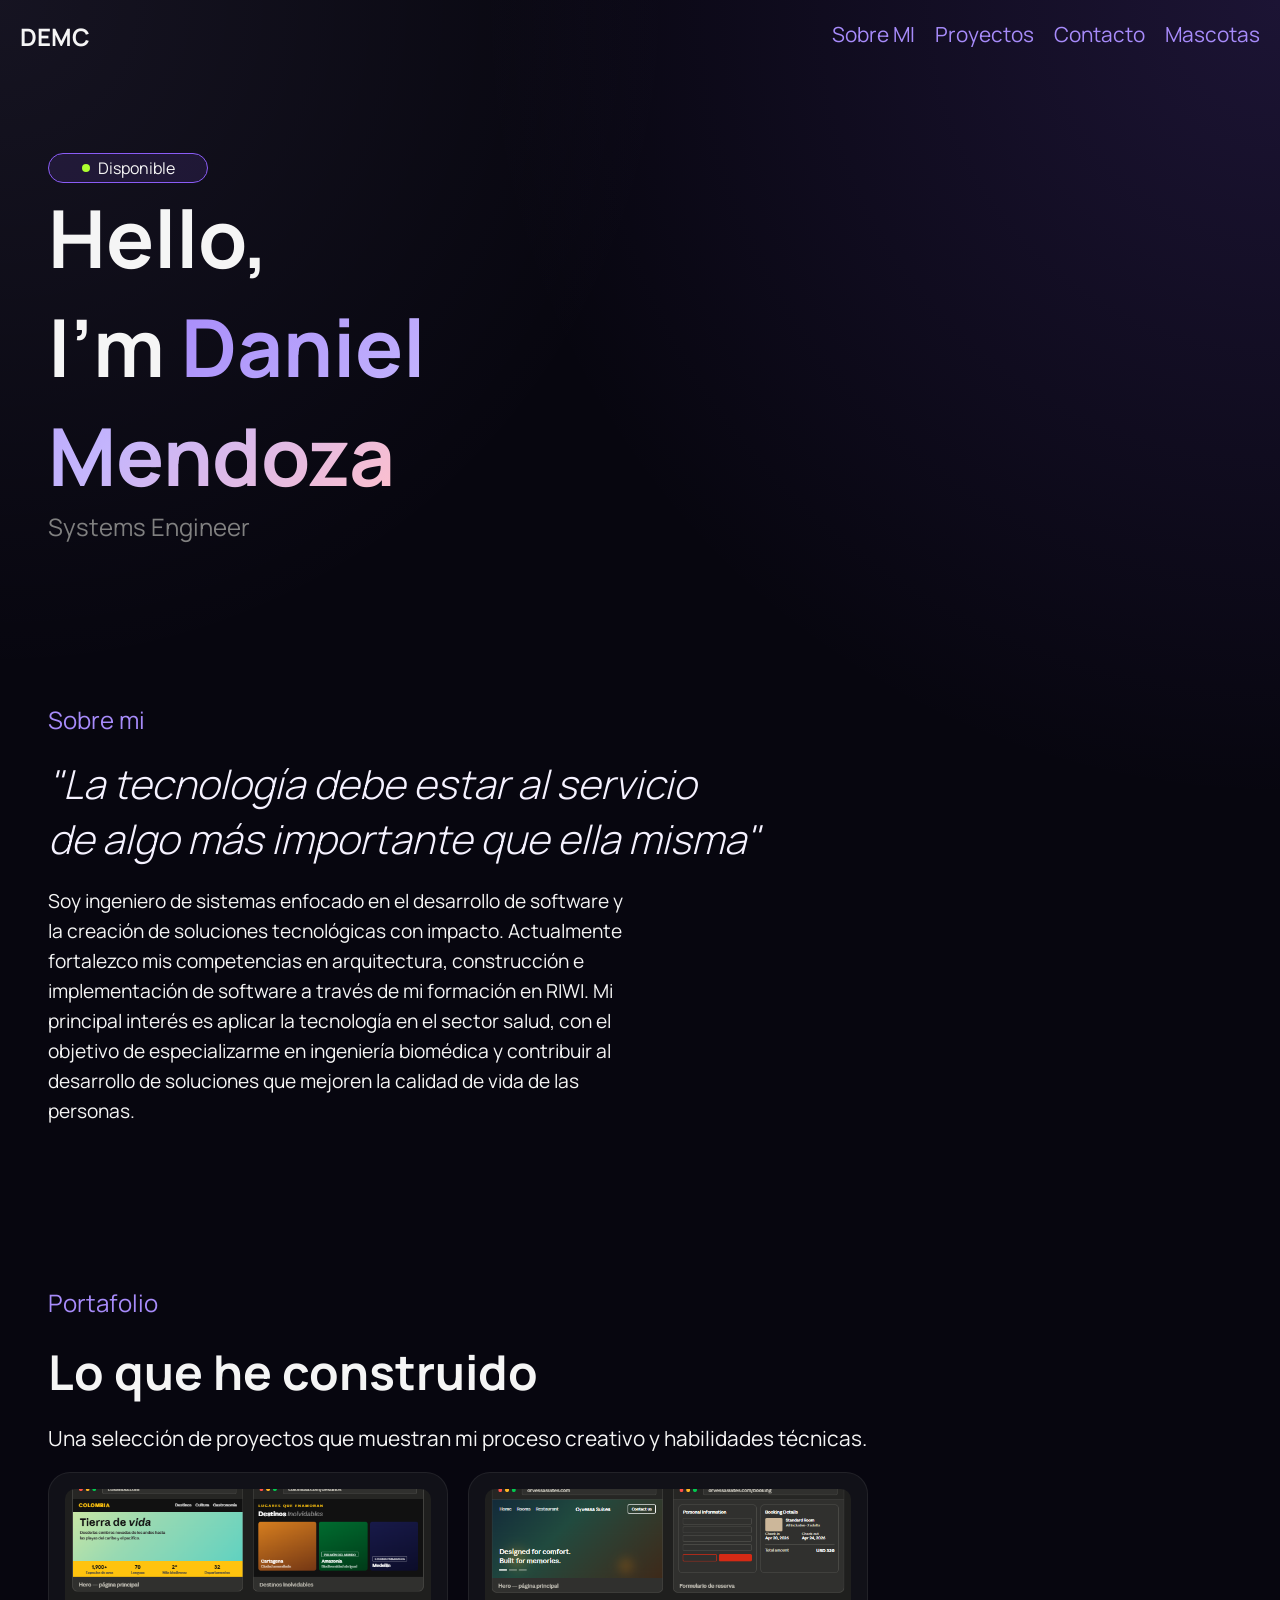
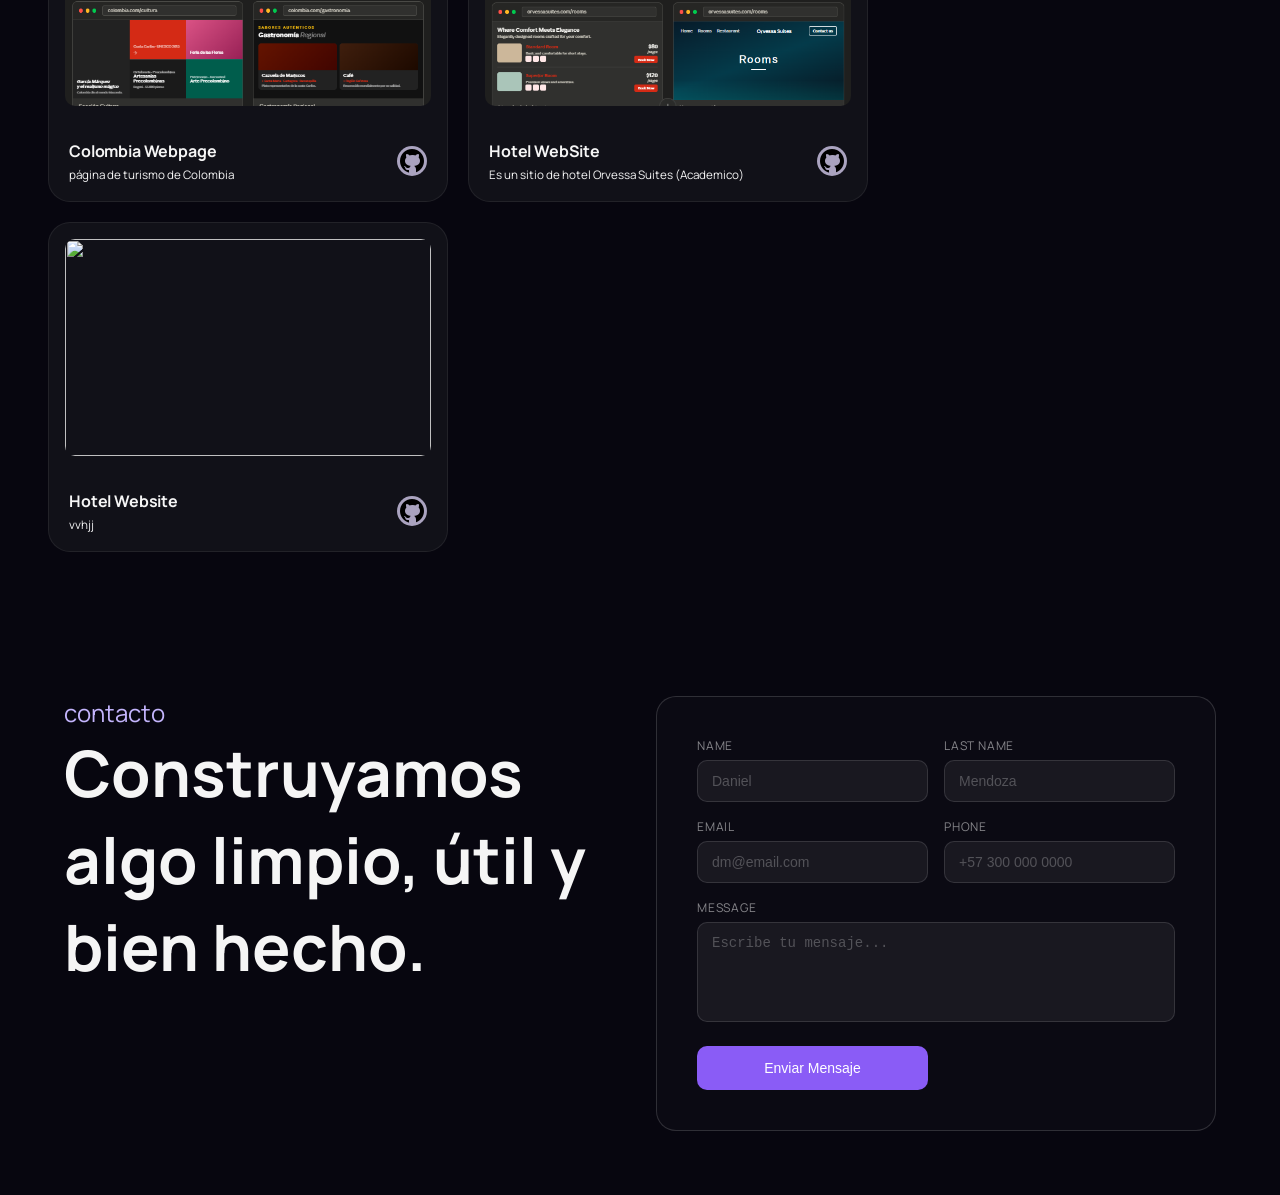
==== commit 8014c034: "update the index.html file and style file" ====
--- a/index.html
+++ b/index.html
@@ -14,10 +14,15 @@
 <body>
     <header>
         <h2>DEMC</h2>
-        <nav>
+        <div id="bMenu" onclick="showMenu()">
+            <span></span>
+            <span></span>
+            <span></span>
+        </div>
+        <nav class="menuMobile">
             <ul class="menu">
                 <li><a href="#About">Sobre MI</a></li>
-                <li><a href="#Projects">proyectos</a></li>
+                <li><a href="#Projects">Proyectos</a></li>
                 <li><a href="#Contact">Contacto</a></li>
                 <li><a href="./pets.html">Mascotas</a></li>
             </ul>
@@ -34,7 +39,7 @@
     <section id="About" class="AboutMe">
         <span>Sobre mi</span>
         <h2>"La tecnología debe estar al servicio <br> de algo más importante que ella misma"</h2>
-        <div>
+        <div class="AboutMe-info">
             <article class="description">
                 <p>Soy ingeniero de sistemas enfocado en el desarrollo de software y la creación de soluciones
                     tecnológicas
@@ -46,10 +51,6 @@
                     en
                     ingeniería biomédica y contribuir al desarrollo de soluciones que mejoren la calidad de vida de las
                     personas.</p>
-            </article>
-            <article class="data">
-                <div></div>
-                <div></div>
             </article>
         </div>
     </section>
@@ -93,6 +94,7 @@
         </div>
     </section>
     <script src="./cards-ptf.js"></script>
+    <script src="./showMenu.js"></script>
 </body>
 
 </html>
--- a/assets/css/style.css
+++ b/assets/css/style.css
@@ -35,6 +35,19 @@
 }
 header h2 {
   color: whitesmoke;
+}
+header #bMenu {
+  display: none;
+  flex-direction: column;
+  justify-content: space-between;
+  gap: 5px;
+}
+header #bMenu span {
+  background-color: #fff;
+  border-radius: 5px;
+  width: 20px;
+  height: 4px;
+  transition: all 300ms ease-out;
 }
 header .menu {
   display: flex;
@@ -61,6 +74,50 @@
 }
 header .menu li a:hover::after {
   transform: scaleX(1);
+}
+@media (max-width: 597px) {
+  header {
+    overflow: hidden;
+  }
+  header #bMenu {
+    display: flex;
+    width: 20px;
+    position: static;
+    z-index: 20;
+    right: 0;
+  }
+  header .bttActive span:first-child {
+    transform: translate(0px, 13px) rotate(47deg);
+  }
+  header .bttActive span:nth-child(2) {
+    opacity: 0;
+    width: 0;
+  }
+  header .bttActive span:last-child {
+    transform: translate(0px, -16px) rotate(-47deg);
+  }
+  header nav {
+    display: flex;
+    position: fixed;
+    justify-content: center;
+    align-items: start;
+    padding-top: 2rem;
+    top: 0px;
+    right: -100%;
+    width: 18rem;
+    height: 100dvh;
+    background: rgba(7, 6, 15, 0.6352941176);
+    backdrop-filter: blur(18px);
+    transition: all 0.6s ease-in-out;
+  }
+  header nav.active {
+    right: 0px;
+  }
+  header .menu {
+    margin-top: 92px;
+    flex-direction: column;
+    align-items: center;
+  }
 }
 
 .main-section {
@@ -134,17 +191,48 @@
 .AboutMe h2 {
   color: #f5f2ff;
   font-size: 2.5rem;
-  text-transform: inherit;
+  font-weight: 300;
+  font-style: italic;
 }
 .AboutMe p {
-  color: gray;
-  font-size: 1rem;
-}
-.AboutMe .description {
-  padding: 28px;
-  width: 50%;
+  color: whitesmoke;
+  font-size: 1.2rem;
+  line-height: 30px;
+}
+.AboutMe-info {
+  display: flex;
+  justify-content: space-between;
+  gap: 20px;
+}
+.AboutMe .data {
   border: 0.5px solid #aaa3bf;
   border-radius: 24px;
+  padding: 20px;
+  width: 40%;
+}
+.AboutMe .data .item {
+  display: flex;
+  gap: 10px;
+  padding: 10px;
+  flex-direction: column;
+  border-bottom: 0.5px solid #94929a;
+}
+.AboutMe .data .item span {
+  color: #f5f2ff;
+}
+.AboutMe .data .item span:first-child {
+  color: var(--purple3);
+}
+.AboutMe .data .item span:nth-child(2) {
+  font-size: 1rem;
+}
+.AboutMe .description {
+  width: 50%;
+}
+@media (max-width: 497px) {
+  .AboutMe .description {
+    width: 100%;
+  }
 }
 
 .Projects {
@@ -171,7 +259,7 @@
   gap: 20px;
 }
 .Projects .grid .card {
-  width: 320px;
+  width: 400px;
   background: #111118;
   border: 0.5px solid rgba(255, 255, 255, 0.07);
   border-radius: 22px;
@@ -184,10 +272,12 @@
   aspect-ratio: 16/10;
   overflow: hidden;
   position: relative;
+  padding: 1rem;
 }
 .Projects .grid .card-header img {
   width: 100%;
   height: 100%;
+  border-radius: 10px;
   object-fit: cover;
   display: block;
 }
@@ -207,11 +297,20 @@
   color: whitesmoke;
   font-size: 0.73rem;
 }
+.Projects .grid .card-body .boton {
+  background-color: #aaa3bf;
+  display: inline-flex;
+  align-items: center;
+  border-radius: 50%;
+}
 
 .Contact {
   display: flex;
   justify-content: space-between;
   padding: 4rem;
+}
+.Contact-tl {
+  width: 50%;
 }
 .Contact-tl h2 {
   font-size: 4rem;
@@ -220,6 +319,21 @@
 .Contact-tl span {
   font-size: 1.5rem;
   color: var(--purple3);
+}
+@media (max-width: 497px) {
+  .Contact {
+    flex-direction: column;
+    gap: 20px;
+  }
+  .Contact .glass-card {
+    width: 100%;
+  }
+  .Contact-tl {
+    width: 100%;
+  }
+  .Contact-tl h2 {
+    font-size: 2rem;
+  }
 }
 
 .glass-card {
@@ -227,7 +341,7 @@
   border: 1px solid rgba(255, 255, 255, 0.15);
   border-radius: 20px;
   padding: 2.5rem;
-  width: 100%;
+  width: 50%;
   max-width: 560px;
 }
 .glass-card .form-grid {
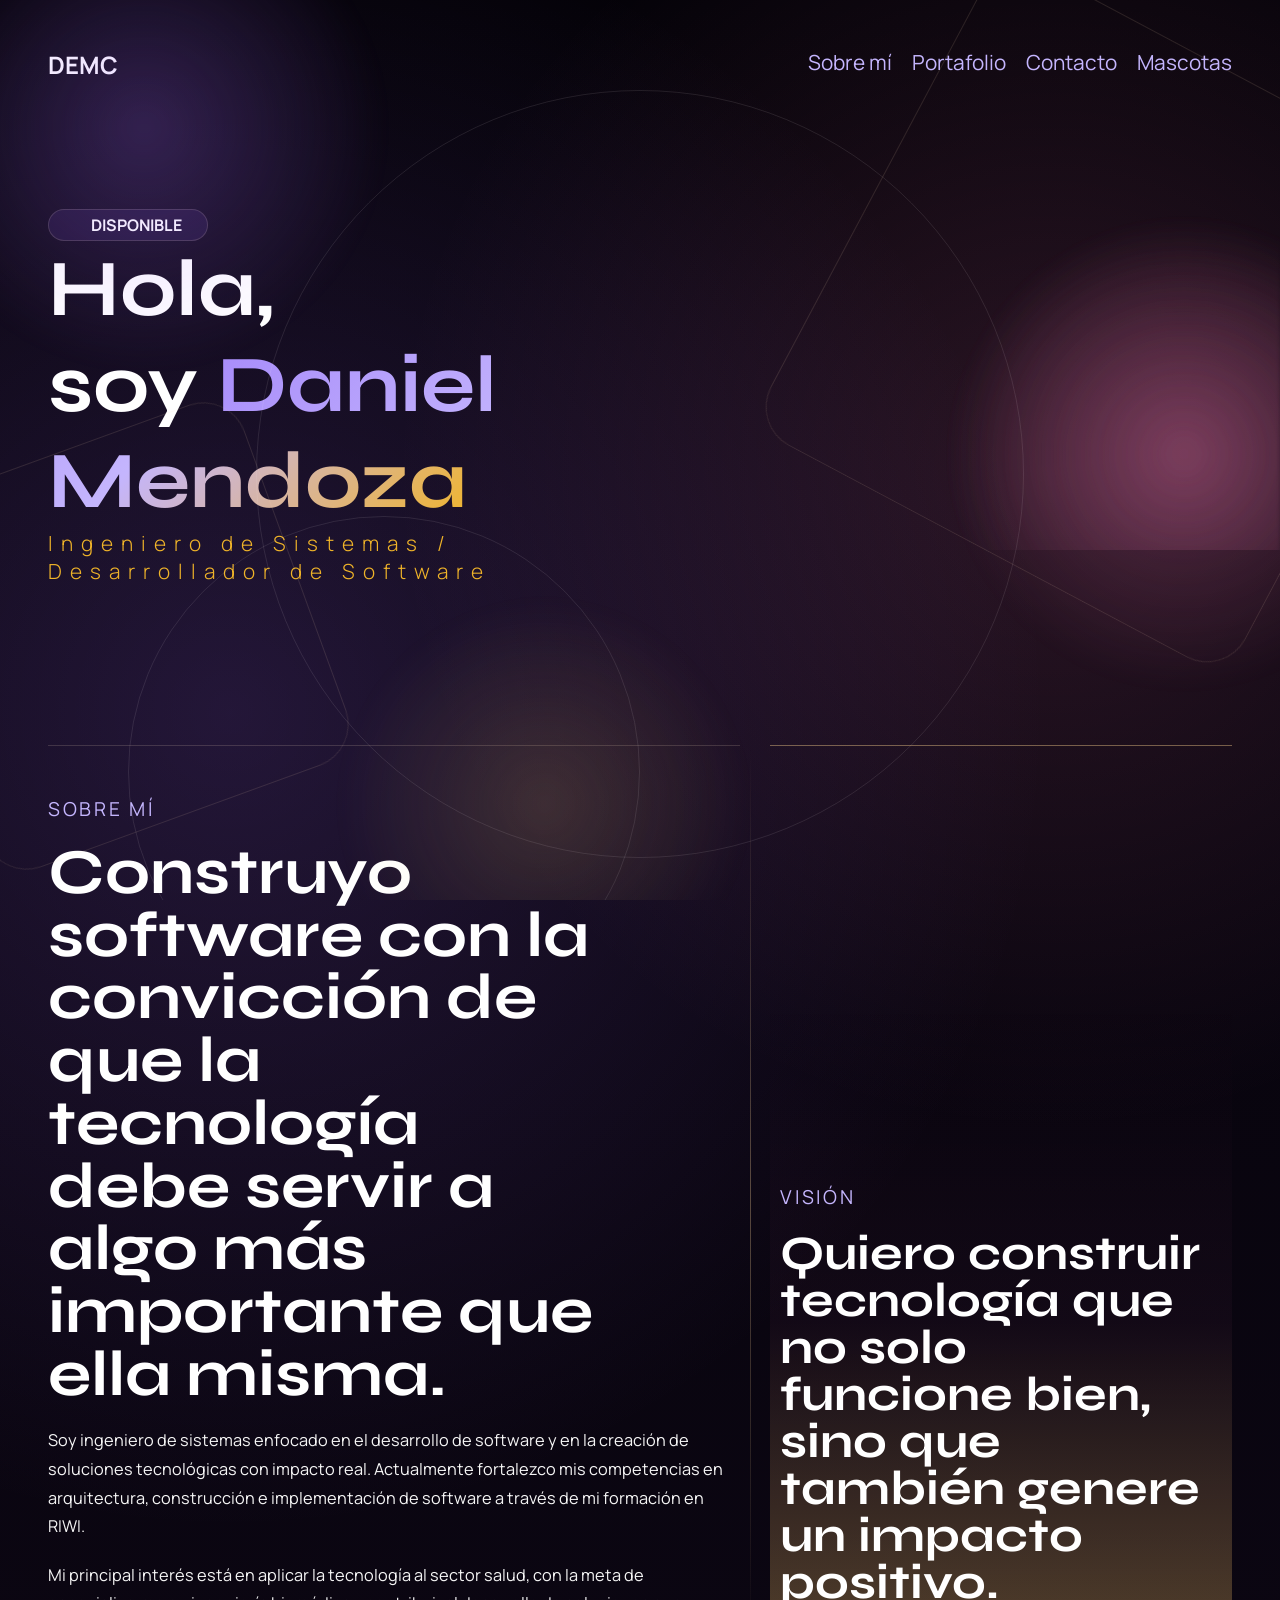
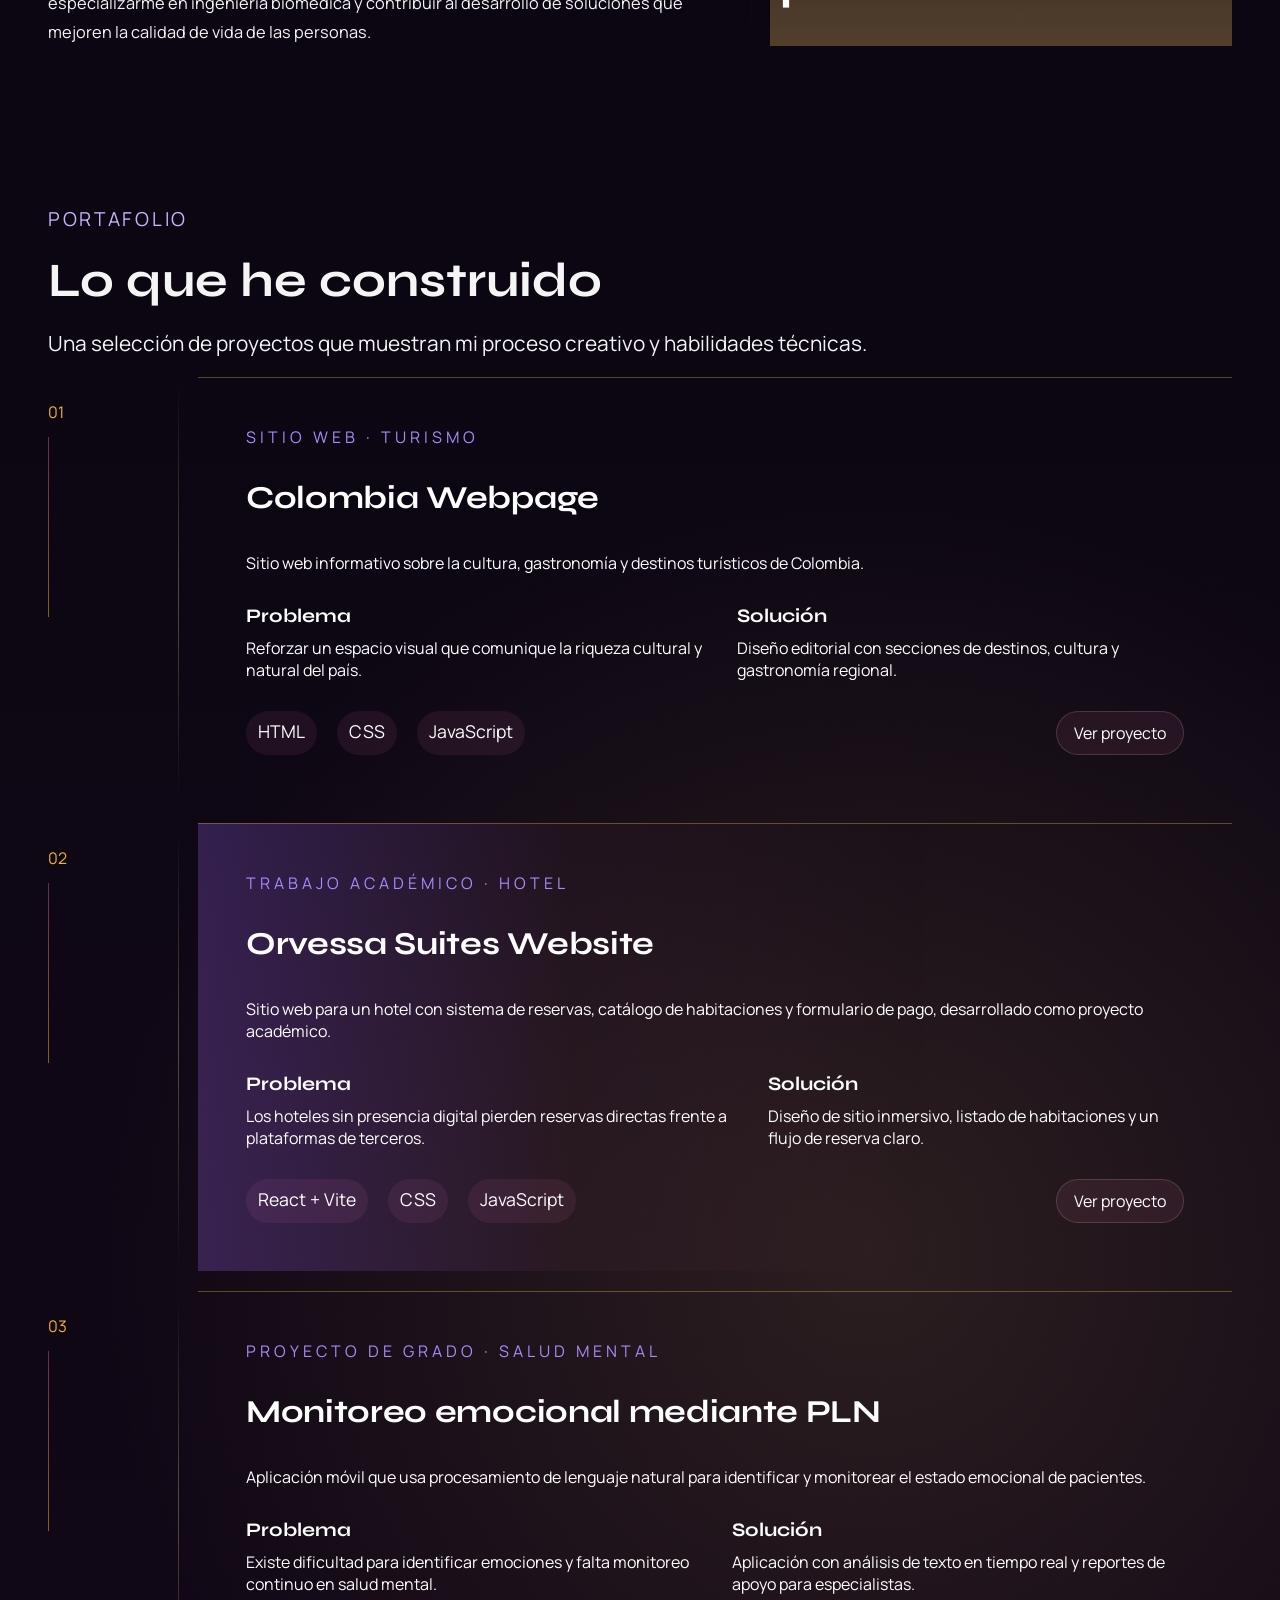
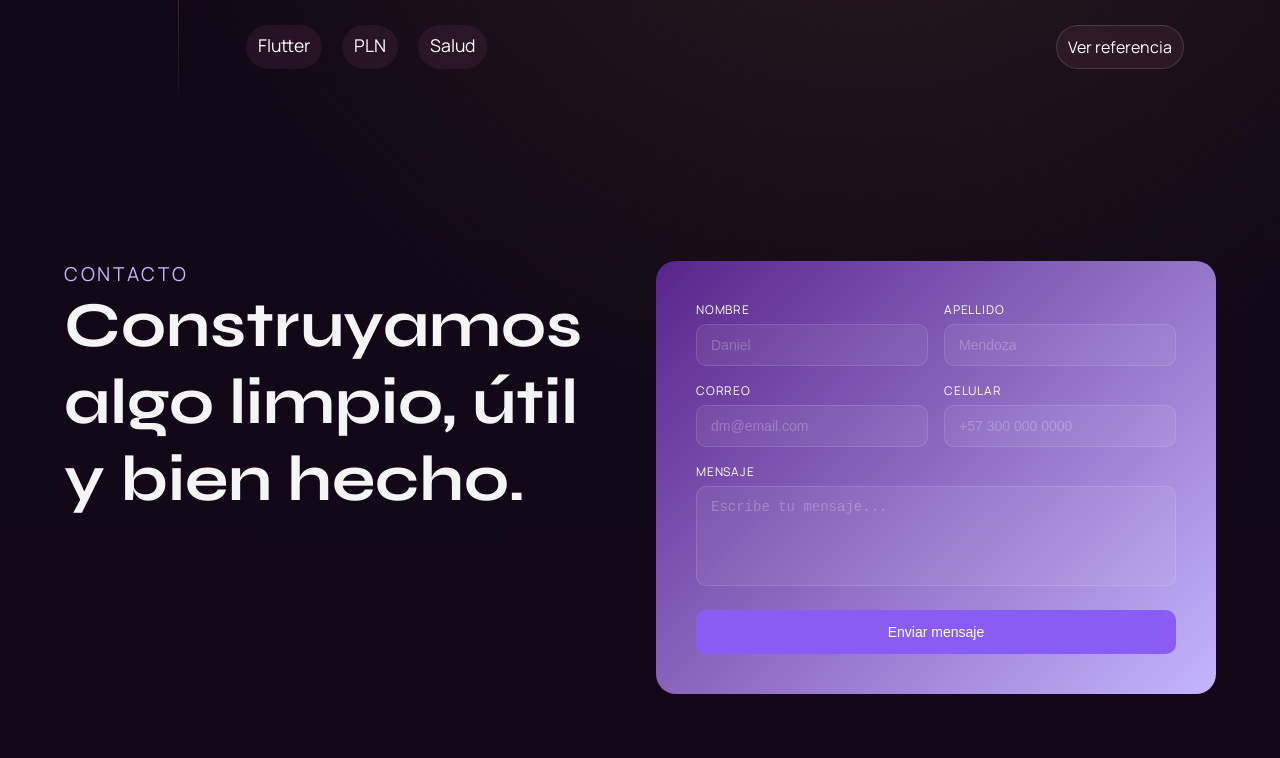
==== commit d70e83dc: "refactor: reorganize portfolio structure and modularize frontend" ====
--- a/index.html
+++ b/index.html
@@ -8,93 +8,131 @@
     <link rel="stylesheet" href="./assets/css/style.css">
     <link rel="preconnect" href="https://fonts.googleapis.com">
     <link rel="preconnect" href="https://fonts.gstatic.com" crossorigin>
-    <link href="https://fonts.googleapis.com/css2?family=Manrope:wght@200..800&display=swap" rel="stylesheet">
+    <link href="https://fonts.googleapis.com/css2?family=Manrope:wght@200..800&family=Syne:wght@400..800&display=swap"
+        rel="stylesheet">
 </head>
 
 <body>
-    <header>
-        <h2>DEMC</h2>
-        <div id="bMenu" onclick="showMenu()">
+    <div class="background-stage" aria-hidden="true">
+        <div class="orb orb--one"></div>
+        <div class="orb orb--two"></div>
+        <div class="orb orb--three"></div>
+        <div class="mesh mesh--a"></div>
+        <div class="mesh mesh--b"></div>
+        <div class="signal signal--a"></div>
+        <div class="signal signal--b"></div>
+    </div>
+
+    <header class="site-header">
+        <a class="site-header__brand" href="#inicio" aria-label="Ir al inicio">DEMC</a>
+
+        <button id="hamburger-btn">
             <span></span>
             <span></span>
             <span></span>
-        </div>
-        <nav class="menuMobile">
-            <ul class="menu">
-                <li><a href="#About">Sobre MI</a></li>
-                <li><a href="#Projects">Proyectos</a></li>
-                <li><a href="#Contact">Contacto</a></li>
+        </button>
+
+        <nav id="site-nav" class="site-nav" aria-label="Navegación principal">
+            <ul class="site-nav__list">
+                <li><a href="#sobre-mi">Sobre mí</a></li>
+                <li><a href="#proyectos">Portafolio</a></li>
+                <li><a href="#contacto">Contacto</a></li>
                 <li><a href="./pets.html">Mascotas</a></li>
             </ul>
         </nav>
     </header>
-    <section class="main-section">
-        <div class="main-section--info">
-            <div class="availability-tag"><span>Disponible</span></div>
-            <h1>Hello,<br>I'm <span>Daniel Mendoza</span><br></h1>
-            <p>Systems Engineer</p>
-            <p></p>
-        </div>
-    </section>
-    <section id="About" class="AboutMe">
-        <span>Sobre mi</span>
-        <h2>"La tecnología debe estar al servicio <br> de algo más importante que ella misma"</h2>
-        <div class="AboutMe-info">
-            <article class="description">
-                <p>Soy ingeniero de sistemas enfocado en el desarrollo de software y la creación de soluciones
-                    tecnológicas
-                    con impacto. Actualmente fortalezco mis competencias en arquitectura, construcción e implementación
-                    de
-                    software a través de mi formación en RIWI.
 
-                    Mi principal interés es aplicar la tecnología en el sector salud, con el objetivo de especializarme
-                    en
-                    ingeniería biomédica y contribuir al desarrollo de soluciones que mejoren la calidad de vida de las
-                    personas.</p>
+    <main id="inicio">
+        <section class="hero">
+            <div class="hero__content">
+                <div class="availability-badge">
+                    <span>Disponible</span>
+                </div>
+                <h1>Hola,<br>soy <span>Daniel Mendoza</span></h1>
+                <p>Ingeniero de Sistemas /<br>Desarrollador de Software</p>
+            </div>
+        </section>
+
+        <section id="sobre-mi" class="about">
+            <article class="about__info">
+                <span class="section-kicker">Sobre mí</span>
+                <h2>
+                    Construyo software con la convicción de que la tecnología debe servir a algo
+                    más importante que ella misma.
+                </h2>
+                <p>
+                    Soy ingeniero de sistemas enfocado en el desarrollo de software y en la
+                    creación de soluciones tecnológicas con impacto real. Actualmente fortalezco
+                    mis competencias en arquitectura, construcción e implementación de software a
+                    través de mi formación en RIWI.
+                </p>
+                <p>
+                    Mi principal interés está en aplicar la tecnología al sector salud, con la
+                    meta de especializarme en ingeniería biomédica y contribuir al desarrollo de
+                    soluciones que mejoren la calidad de vida de las personas.
+                </p>
             </article>
-        </div>
-    </section>
-    <section id="Projects" class="Projects">
-        <span>Portafolio</span>
-        <h2>Lo que he construido</h2>
-        <p>Una selección de proyectos que muestran mi proceso creativo y habilidades técnicas.</p>
-        <div class="grid" id="Projects-container"></div>
-    </section>
-    <section class="Contact" id="Contact">
-        <div class="Contact-tl">
-            <span>contacto</span>
-            <h2>Construyamos algo limpio, útil y bien hecho.</h2>
-        </div>
-        <div class="glass-card">
-            <form class="form-grid" action="">
-                <div class="field">
-                    <label>Name</label>
-                    <input type="text" placeholder="Daniel" />
-                </div>
-                <div class="field">
-                    <label>Last name</label>
-                    <input type="text" placeholder="Mendoza" />
-                </div>
-                <div class="field">
-                    <label>Email</label>
-                    <input type="email" placeholder="dm@email.com" />
-                </div>
-                <div class="field">
-                    <label>Phone</label>
-                    <input type="tel" placeholder="+57 300 000 0000" />
-                </div>
-                <div class="field full">
-                    <label>Message</label>
-                    <textarea placeholder="Escribe tu mensaje..."></textarea>
-                </div>
-                <div class="form-actions full">
-                    <button type="submit" class="btn-reserve">Enviar Mensaje</button>
-                </div>
-            </form>
-        </div>
-    </section>
-    <script src="./cards-ptf.js"></script>
-    <script src="./showMenu.js"></script>
+
+            <article class="about__vision">
+                <span class="section-kicker">Visión</span>
+                <h2>
+                    Quiero construir tecnología que no solo funcione bien, sino que también genere
+                    un impacto positivo.
+                </h2>
+            </article>
+        </section>
+
+        <section id="proyectos" class="projects">
+            <span class="section-kicker">Portafolio</span>
+            <h2>Lo que he construido</h2>
+            <p>
+                Una selección de proyectos que muestran mi proceso creativo y habilidades técnicas.
+            </p>
+            <div class="projects__grid" id="projects-container"></div>
+        </section>
+
+        <section id="contacto" class="contact">
+            <div class="contact__intro">
+                <span class="section-kicker">Contacto</span>
+                <h2>Construyamos algo limpio, útil y bien hecho.</h2>
+            </div>
+
+            <div class="contact-card">
+                <form class="contact-form" action="">
+                    <div class="contact-form__field">
+                        <label for="first-name">Nombre</label>
+                        <input id="first-name" type="text" placeholder="Daniel">
+                    </div>
+
+                    <div class="contact-form__field">
+                        <label for="last-name">Apellido</label>
+                        <input id="last-name" type="text" placeholder="Mendoza">
+                    </div>
+
+                    <div class="contact-form__field">
+                        <label for="email">Correo</label>
+                        <input id="email" type="email" placeholder="dm@email.com">
+                    </div>
+
+                    <div class="contact-form__field">
+                        <label for="phone">Celular</label>
+                        <input id="phone" type="tel" placeholder="+57 300 000 0000">
+                    </div>
+
+                    <div class="contact-form__field contact-form__field--full">
+                        <label for="message">Mensaje</label>
+                        <textarea id="message" placeholder="Escribe tu mensaje..."></textarea>
+                    </div>
+
+                    <div class="contact-form__actions contact-form__field--full">
+                        <button type="submit" class="button button--primary">Enviar mensaje</button>
+                    </div>
+                </form>
+            </div>
+        </section>
+    </main>
+    <script type="module" src="./assets/js/main.js"></script>
+</body>
 </body>
 
 </html>
--- a/assets/css/style.css
+++ b/assets/css/style.css
@@ -9,15 +9,28 @@
 }
 
 :root {
-  --bg: #07060F;
-  --purple: #8A5CF6;
-  --purple2: #A78BFA;
-  --purple3: #C4B5FD;
+  --bg: #07060f;
+  --text: #ffffff;
+  --amber: #f0b429;
+  --purple: #8a5cf6;
+  --purple-200: #a78bfa;
+  --purple-100: #c4b5fd;
+  --line: rgba(247, 193, 18, 0.5);
+  --surface-border: rgba(255, 230, 196, 0.16);
 }
 
 body {
+  min-height: 100vh;
+  overflow-x: hidden;
   font-family: "Manrope", sans-serif;
-  background: radial-gradient(circle at top right, rgba(138, 92, 246, 0.16), transparent 26%), radial-gradient(circle at top left, rgba(196, 181, 253, 0.08), transparent 22%), var(--bg);
+  background: radial-gradient(circle at 18% 18%, rgba(165, 107, 255, 0.18), transparent 24%), radial-gradient(circle at 82% 12%, rgba(255, 125, 184, 0.15), transparent 18%), radial-gradient(circle at 68% 72%, rgba(245, 198, 111, 0.12), transparent 26%), linear-gradient(180deg, #040208 0%, #0b0612 42%, #140818 100%);
+}
+
+h1,
+h2,
+h3,
+h4 {
+  font-family: "Syne", sans-serif;
 }
 
 a {
@@ -28,400 +41,579 @@
   list-style: none;
 }
 
-header {
-  padding: 20px;
+.background-stage {
+  position: fixed;
+  inset: 0;
+  overflow: hidden;
+  pointer-events: none;
+}
+
+.orb,
+.mesh,
+.signal {
+  position: absolute;
+  transition: transform 220ms ease-out;
+}
+
+.orb {
+  border-radius: 50%;
+  filter: blur(10px);
+  mix-blend-mode: screen;
+  opacity: 0.75;
+}
+
+.orb--one {
+  top: -9rem;
+  left: -8rem;
+  width: 34rem;
+  height: 34rem;
+  background: radial-gradient(circle, rgba(165, 107, 255, 0.34), transparent 62%);
+  transform: translate3d(calc(var(--mx, 0) * -18px), calc(var(--my, 0) * -18px), 0);
+}
+
+.orb--two {
+  top: 22%;
+  right: -10rem;
+  width: 32rem;
+  height: 32rem;
+  background: radial-gradient(circle, rgba(255, 125, 184, 0.3), transparent 64%);
+  transform: translate3d(calc(var(--mx, 0) * 22px), calc(var(--my, 0) * 18px), 0);
+}
+
+.orb--three {
+  bottom: -8rem;
+  left: 25%;
+  width: 28rem;
+  height: 28rem;
+  background: radial-gradient(circle, rgba(245, 198, 111, 0.22), transparent 64%);
+  transform: translate3d(calc(var(--mx, 0) * -12px), calc(var(--my, 0) * 18px), 0);
+}
+
+.mesh {
+  border: 1px solid rgba(255, 223, 178, 0.12);
+  border-radius: 44px;
+  backdrop-filter: blur(2px);
+}
+
+.mesh--a {
+  top: 5%;
+  right: -8vw;
+  width: 42vw;
+  height: 42vw;
+  transform: rotate(28deg);
+}
+
+.mesh--b {
+  bottom: 8%;
+  left: -6vw;
+  width: 30vw;
+  height: 30vw;
+  transform: rotate(-20deg);
+}
+
+.signal {
+  border: 1px solid rgba(255, 246, 238, 0.1);
+  border-radius: 999px;
+}
+
+.signal--a {
+  top: 10%;
+  left: 50%;
+  width: 60vw;
+  height: 60vw;
+  transform: translateX(-50%);
+  animation: pulse-scale 7s ease-in-out infinite;
+}
+
+.signal--b {
+  bottom: -10vw;
+  left: 10%;
+  width: 40vw;
+  height: 40vw;
+  animation: pulse-scale 9s ease-in-out infinite reverse;
+}
+
+@keyframes pulse-scale {
+  0%, 100% {
+    transform: scale(1);
+    opacity: 0.42;
+  }
+  50% {
+    transform: scale(1.06);
+    opacity: 0.2;
+  }
+}
+.section-kicker {
+  color: var(--purple-100);
+  font-size: 1.2rem;
+  letter-spacing: 0.14em;
+  text-transform: uppercase;
+}
+
+.site-header {
   display: flex;
   justify-content: space-between;
-}
-header h2 {
-  color: whitesmoke;
-}
-header #bMenu {
+  padding: 3rem;
+}
+.site-header__brand {
+  color: var(--text);
+  font-size: 1.5rem;
+  font-weight: 700;
+}
+
+#hamburger-btn {
   display: none;
   flex-direction: column;
+  gap: 5px;
   justify-content: space-between;
-  gap: 5px;
-}
-header #bMenu span {
-  background-color: #fff;
-  border-radius: 5px;
+  border: 0;
+  background: transparent;
+  cursor: pointer;
+}
+#hamburger-btn span {
   width: 20px;
   height: 4px;
+  border-radius: 5px;
+  background-color: var(--text);
   transition: all 300ms ease-out;
 }
-header .menu {
-  display: flex;
-  gap: 20px;
-  font-size: 1.3em;
-}
-header .menu li a {
-  color: var(--purple2);
+#hamburger-btn.is-active span:first-child {
+  transform: translateY(13px) rotate(45deg);
+}
+#hamburger-btn.is-active span:nth-child(2) {
+  opacity: 0;
+}
+#hamburger-btn.is-active span:last-child {
+  transform: translateY(-16px) rotate(-45deg);
+}
+
+.site-nav__list {
+  display: flex;
+  gap: 20px;
+  font-size: 1.3rem;
+}
+.site-nav__list a {
+  position: relative;
+  color: var(--purple-100);
   transition: color 0.2s;
-  position: relative;
-}
-header .menu li a::after {
-  content: "";
-  position: absolute;
-  bottom: 3px;
-  left: 0;
-  right: 0;
-  height: 1px;
-  transform: scaleX(0);
-  transition: transform 0.25s ease;
-}
-header .menu li a:hover {
+}
+.site-nav__list a:hover {
   color: whitesmoke;
 }
-header .menu li a:hover::after {
-  transform: scaleX(1);
-}
-@media (max-width: 597px) {
-  header {
-    overflow: hidden;
-  }
-  header #bMenu {
-    display: flex;
-    width: 20px;
-    position: static;
-    z-index: 20;
-    right: 0;
-  }
-  header .bttActive span:first-child {
-    transform: translate(0px, 13px) rotate(47deg);
-  }
-  header .bttActive span:nth-child(2) {
-    opacity: 0;
-    width: 0;
-  }
-  header .bttActive span:last-child {
-    transform: translate(0px, -16px) rotate(-47deg);
-  }
-  header nav {
-    display: flex;
-    position: fixed;
-    justify-content: center;
-    align-items: start;
-    padding-top: 2rem;
-    top: 0px;
-    right: -100%;
-    width: 18rem;
-    height: 100dvh;
-    background: rgba(7, 6, 15, 0.6352941176);
-    backdrop-filter: blur(18px);
-    transition: all 0.6s ease-in-out;
-  }
-  header nav.active {
-    right: 0px;
-  }
-  header .menu {
-    margin-top: 92px;
-    flex-direction: column;
-    align-items: center;
-  }
-}
-
-.main-section {
+
+.hero,
+.about,
+.projects,
+.contact {
   padding: 5rem 3rem;
-  display: flex;
-  flex-direction: row;
+}
+
+.hero {
+  display: flex;
   gap: 25px;
 }
-.main-section--info {
+.hero__content {
   width: 60%;
 }
-.main-section--info h1 {
+.hero h1 {
+  color: var(--text);
   font-size: 5rem;
-  color: whitesmoke;
-}
-.main-section--info h1 span {
-  background: linear-gradient(135deg, var(--purple2), var(--purple3), pink);
+}
+.hero h1 span {
+  background: linear-gradient(135deg, var(--purple-200), var(--purple-100), var(--amber));
   background-clip: text;
   -webkit-text-fill-color: transparent;
-  border: none;
-}
-.main-section--info p {
-  color: gray;
-  font-size: 1.5rem;
-}
-.main-section .availability-tag {
+}
+.hero p {
+  color: var(--amber);
+  font-size: 1.3rem;
+  font-weight: 300;
+  letter-spacing: 0.5rem;
+}
+
+.availability-badge {
+  display: inline-flex;
+  align-items: center;
+  justify-content: center;
+  gap: 8px;
+  width: 10rem;
+  height: 2rem;
+  border: 0.5px solid var(--surface-border);
+  border-radius: 2rem;
   background: rgba(138, 92, 246, 0.12);
-  width: 10rem;
-  height: 30px;
-  display: inline-flex;
-  justify-content: center;
-  align-items: center;
-  border-radius: 2rem;
-  border: 0.5px solid var(--purple);
-  gap: 8px;
-}
-.main-section .availability-tag span {
-  color: whitesmoke;
-}
-.main-section .availability-tag::before {
-  content: "";
+}
+.availability-badge span {
+  color: var(--text);
+  font-weight: 700;
+  text-transform: uppercase;
+}
+.availability-badge::before {
   display: block;
   width: 8px;
   height: 8px;
+  content: "";
   border-radius: 50%;
-  background-color: greenyellow;
-}
-.main-section .img-container {
-  background-color: aliceblue;
-  width: 30%;
-  height: 25rem;
-  border-radius: 3rem;
-  overflow: hidden;
-}
-.main-section .img-container img {
+  animation: pulse 1.8s ease-in-out infinite;
+}
+
+@keyframes pulse {
+  0%, 100% {
+    background: rgb(18, 90, 18);
+    box-shadow: 0 0 0 0 rgba(102, 221, 55, 0.2666666667);
+  }
+  50% {
+    background: #33ee0d;
+    box-shadow: 0 0 0 10px rgba(55, 138, 221, 0);
+  }
+}
+.about {
+  display: flex;
+  gap: 30px;
+}
+.about h2 {
+  max-width: 12ch;
+  color: var(--text);
+  font-size: 4rem;
+  line-height: 0.98;
+  text-align: left;
+}
+.about p {
+  color: whitesmoke;
+  font-size: 1.02rem;
+  line-height: 1.75;
+}
+.about__info {
+  display: flex;
+  flex-direction: column;
+  gap: 20px;
+  width: 60%;
+  padding-top: 50px;
+  border-top: 1px solid var(--surface-border);
+}
+.about__vision {
+  position: relative;
+  display: flex;
+  flex-direction: column;
+  justify-content: flex-end;
+  gap: 20px;
+  width: 40%;
+  padding-bottom: 40px;
+  padding-left: 10px;
+  border-top: 1px solid var(--surface-border);
+  background: linear-gradient(to top, rgba(255, 203, 107, 0.295), rgba(255, 125, 184, 0.04), transparent 72%);
+}
+.about__vision h2 {
+  font-size: 3rem;
+}
+.about__vision::before {
+  position: absolute;
+  top: 0;
+  left: -20px;
+  display: block;
+  width: 1px;
+  height: 100%;
+  content: "";
+  background: linear-gradient(180deg, transparent, rgba(255, 215, 155, 0.32), transparent);
+}
+
+.projects {
+  display: flex;
+  flex-direction: column;
+  gap: 20px;
+}
+.projects p {
+  color: whitesmoke;
+  font-size: 1.3rem;
+}
+.projects h2 {
+  color: whitesmoke;
+  font-size: 3rem;
+}
+.projects__grid {
+  display: grid;
+  gap: 20px;
+}
+
+.project-item {
+  display: grid;
+  grid-template-columns: 120px 1fr;
+  gap: 30px;
+}
+.project-item:nth-child(even) .project-card {
+  background: linear-gradient(90deg, rgba(166, 107, 255, 0.253), rgba(255, 125, 184, 0.04), transparent 72%);
+}
+.project-item__id {
+  padding-top: 24px;
+}
+.project-item__id span {
+  display: inline-block;
+  margin-bottom: 14px;
+  color: var(--amber);
+  font-size: 1rem;
+}
+.project-item__id::after {
+  display: block;
+  width: 1px;
+  height: 180px;
+  content: "";
+  background: linear-gradient(180deg, rgba(255, 125, 184, 0.35), rgba(247, 193, 18, 0.5));
+}
+
+.project-card {
+  position: relative;
+  display: flex;
+  flex-direction: column;
+  gap: 30px;
   width: 100%;
+  padding: 3rem;
+  border-top: 1px solid rgba(236, 198, 71, 0.336);
+  cursor: default;
+  transition: transform 0.38s cubic-bezier(0.22, 0.68, 0, 1.2), border-color 0.3s;
+}
+.project-card::before {
+  position: absolute;
+  top: 0;
+  left: -20px;
+  display: block;
+  width: 1px;
   height: 100%;
-  object-fit: cover;
-}
-
-.AboutMe {
-  padding: 5rem 3rem;
+  content: "";
+  background: linear-gradient(180deg, transparent, rgba(255, 215, 155, 0.32), transparent);
+}
+.project-card__slogan {
+  color: var(--purple-200);
+  font-size: 1rem;
+  letter-spacing: 4px;
+  text-transform: uppercase;
+}
+.project-card h3 {
+  margin-bottom: 5px;
+  color: var(--text);
+  font-size: 2rem;
+  letter-spacing: -0.01em;
+}
+.project-card p {
+  color: var(--text);
+  font-size: 1rem;
+}
+.project-card__details {
+  display: flex;
+  justify-content: space-between;
+  gap: 20px;
+}
+.project-card__detail {
   display: flex;
   flex-direction: column;
-  gap: 20px;
-}
-.AboutMe span {
-  color: var(--purple2);
-  font-size: 1.5rem;
-}
-.AboutMe h2 {
-  color: #f5f2ff;
-  font-size: 2.5rem;
-  font-weight: 300;
-  font-style: italic;
-}
-.AboutMe p {
-  color: whitesmoke;
+  gap: 10px;
+}
+.project-card__detail h4 {
+  color: var(--text);
   font-size: 1.2rem;
-  line-height: 30px;
-}
-.AboutMe-info {
+}
+.project-card__footer {
   display: flex;
   justify-content: space-between;
   gap: 20px;
 }
-.AboutMe .data {
-  border: 0.5px solid #aaa3bf;
-  border-radius: 24px;
-  padding: 20px;
-  width: 40%;
-}
-.AboutMe .data .item {
-  display: flex;
-  gap: 10px;
-  padding: 10px;
-  flex-direction: column;
-  border-bottom: 0.5px solid #94929a;
-}
-.AboutMe .data .item span {
-  color: #f5f2ff;
-}
-.AboutMe .data .item span:first-child {
-  color: var(--purple3);
-}
-.AboutMe .data .item span:nth-child(2) {
-  font-size: 1rem;
-}
-.AboutMe .description {
-  width: 50%;
-}
-@media (max-width: 497px) {
-  .AboutMe .description {
-    width: 100%;
-  }
-}
-
-.Projects {
-  padding: 5rem 3rem;
-  display: flex;
-  flex-direction: column;
-  gap: 20px;
-}
-.Projects span {
-  font-size: 1.5rem;
-  color: var(--purple2);
-}
-.Projects p {
-  font-size: 1.3rem;
-  color: whitesmoke;
-}
-.Projects h2 {
-  font-size: 3rem;
-  color: whitesmoke;
-}
-.Projects .grid {
+.project-card__tech {
   display: flex;
   flex-wrap: wrap;
   gap: 20px;
 }
-.Projects .grid .card {
-  width: 400px;
-  background: #111118;
-  border: 0.5px solid rgba(255, 255, 255, 0.07);
-  border-radius: 22px;
-  overflow: hidden;
-  cursor: pointer;
-  transition: transform 0.38s cubic-bezier(0.22, 0.68, 0, 1.2), border-color 0.3s;
-}
-.Projects .grid .card-header {
-  width: 100%;
-  aspect-ratio: 16/10;
-  overflow: hidden;
-  position: relative;
-  padding: 1rem;
-}
-.Projects .grid .card-header img {
-  width: 100%;
-  height: 100%;
-  border-radius: 10px;
-  object-fit: cover;
-  display: block;
-}
-.Projects .grid .card-body {
-  padding: 18px 20px;
-  display: flex;
-  align-items: center;
-  justify-content: space-between;
-}
-.Projects .grid .card-body .info h3 {
-  font-size: 1rem;
-  color: whitesmoke;
-  letter-spacing: -0.01em;
-  margin-bottom: 5px;
-}
-.Projects .grid .card-body .info p {
-  color: whitesmoke;
-  font-size: 0.73rem;
-}
-.Projects .grid .card-body .boton {
-  background-color: #aaa3bf;
+.project-card__tech-item {
+  padding: 8px 12px;
+  border-radius: 10rem;
+  background: rgba(255, 125, 184, 0.08);
+  color: var(--text);
+  font-size: 1.1rem;
+}
+.project-card__action a {
   display: inline-flex;
   align-items: center;
-  border-radius: 50%;
-}
-
-.Contact {
+  justify-content: center;
+  min-height: 44px;
+  width: 8rem;
+  border: 1px solid var(--surface-border);
+  border-radius: 10rem;
+  background: rgba(255, 125, 184, 0.08);
+  color: var(--text);
+}
+.project-card__action a:hover {
+  border-color: var(--line);
+  background: rgba(245, 198, 111, 0.12);
+}
+
+.contact {
   display: flex;
   justify-content: space-between;
+  gap: 24px;
   padding: 4rem;
 }
-.Contact-tl {
+.contact__intro {
   width: 50%;
 }
-.Contact-tl h2 {
+.contact__intro h2 {
+  color: whitesmoke;
   font-size: 4rem;
-  color: whitesmoke;
-}
-.Contact-tl span {
-  font-size: 1.5rem;
-  color: var(--purple3);
-}
-@media (max-width: 497px) {
-  .Contact {
-    flex-direction: column;
-    gap: 20px;
-  }
-  .Contact .glass-card {
-    width: 100%;
-  }
-  .Contact-tl {
-    width: 100%;
-  }
-  .Contact-tl h2 {
-    font-size: 2rem;
-  }
-}
-
-.glass-card {
-  background: rgba(255, 255, 255, 0.02);
-  border: 1px solid rgba(255, 255, 255, 0.15);
-  border-radius: 20px;
-  padding: 2.5rem;
+}
+
+.contact-card {
+  z-index: 10;
   width: 50%;
   max-width: 560px;
-}
-.glass-card .form-grid {
+  padding: 2.5rem;
+  border-radius: 20px;
+  background: linear-gradient(135deg, rgb(89, 36, 138), var(--purple-100));
+}
+
+.contact-form {
   display: grid;
   grid-template-columns: 1fr 1fr;
   gap: 1rem;
 }
-.glass-card .field {
+.contact-form__field {
   display: flex;
   flex-direction: column;
   gap: 6px;
 }
-.glass-card .field.full {
-  grid-column: 1/-1;
-}
-.glass-card .field label {
+.contact-form__field label {
+  color: var(--text);
   font-size: 12px;
-  color: rgba(255, 255, 255, 0.5);
+  letter-spacing: 0.8px;
   text-transform: uppercase;
-  letter-spacing: 0.8px;
-}
-.glass-card .field input,
-.glass-card .field textarea {
-  background: rgba(255, 255, 255, 0.06);
+}
+.contact-form__field input,
+.contact-form__field textarea {
+  width: 100%;
+  padding: 12px 14px;
   border: 1px solid rgba(255, 255, 255, 0.12);
   border-radius: 10px;
-  padding: 12px 14px;
+  outline: none;
+  background: rgba(255, 255, 255, 0.06);
   color: rgba(255, 255, 255, 0.9);
   font-size: 14px;
-  outline: none;
   transition: border-color 0.2s, background 0.2s;
-  width: 100%;
-  box-sizing: border-box;
-}
-.glass-card .field input::placeholder,
-.glass-card .field textarea::placeholder {
+}
+.contact-form__field input::placeholder,
+.contact-form__field textarea::placeholder {
   color: rgba(255, 255, 255, 0.25);
 }
-.glass-card .field input:focus,
-.glass-card .field textarea:focus {
-  border-color: var(--purple2);
+.contact-form__field input:focus,
+.contact-form__field textarea:focus {
   background: rgba(255, 255, 255, 0.1);
-}
-.glass-card .field textarea {
+  border-color: var(--text);
+}
+.contact-form__field textarea {
+  height: 100px;
   resize: none;
-  height: 100px;
-}
-.glass-card .form-actions {
+}
+.contact-form__field--full {
+  grid-column: 1/-1;
+}
+.contact-form__actions {
   display: flex;
   gap: 0.75rem;
   margin-top: 0.5rem;
 }
-.glass-card .btn-cancel {
-  flex: 1;
+
+.button {
   height: 44px;
+  border: none;
   border-radius: 10px;
-  border: 1px solid rgba(255, 255, 255, 0.15);
-  background: transparent;
-  color: rgba(255, 255, 255, 0.6);
+  cursor: pointer;
   font-size: 14px;
-  cursor: pointer;
-  transition: background 0.2s;
-}
-.glass-card .btn-cancel:hover {
-  background: rgba(255, 255, 255, 0.07);
-}
-.glass-card .btn-reserve {
+  font-weight: 500;
+}
+.button--primary {
   flex: 2;
-  height: 44px;
-  border-radius: 10px;
-  border: none;
   background: var(--purple);
   color: white;
-  font-size: 14px;
-  font-weight: 500;
-  cursor: pointer;
   transition: background 0.2s;
 }
-.glass-card .btn-reserve:hover {
-  background: rgb(181, 90, 75);
+.button--primary:hover {
+  background: rgb(103, 58, 145);
+}
+
+@media (max-width: 597px) {
+  #hamburger-btn {
+    position: static;
+    z-index: 20;
+    display: flex;
+    width: 20px;
+  }
+  .site-nav {
+    position: fixed;
+    top: 0;
+    right: -100%;
+    display: flex;
+    align-items: flex-start;
+    justify-content: center;
+    width: 18rem;
+    height: 100dvh;
+    padding-top: 2rem;
+    background: rgba(7, 6, 15, 0.6352941176);
+    backdrop-filter: blur(18px);
+    transition: right 0.6s ease-in-out;
+    z-index: 15;
+  }
+  .site-nav.active {
+    right: 0;
+  }
+  .site-nav__list {
+    flex-direction: column;
+    align-items: center;
+    margin-top: 92px;
+  }
+  .hero__content {
+    width: 100%;
+  }
+  .hero h1 {
+    font-size: 4rem;
+  }
+}
+@media (max-width: 497px) {
+  .about,
+  .contact,
+  .project-item,
+  .project-card__details,
+  .project-card__footer {
+    flex-direction: column;
+  }
+  .about {
+    display: flex;
+  }
+  .about__info,
+  .about__vision,
+  .contact__intro,
+  .contact-card {
+    width: 100%;
+  }
+  .about__info h2,
+  .about__vision h2,
+  .contact__intro h2 {
+    font-size: 2rem;
+  }
+  .about p {
+    text-align: justify;
+  }
+  .about__vision {
+    padding: 30px;
+  }
+  .project-item {
+    display: flex;
+  }
+  .project-item__id {
+    display: flex;
+    align-items: center;
+  }
+  .project-item__id::after {
+    width: 180px;
+    height: 1px;
+    margin-left: 14px;
+  }
+  .contact-form {
+    grid-template-columns: 1fr;
+  }
 }
 
 /*# sourceMappingURL=style.css.map */
